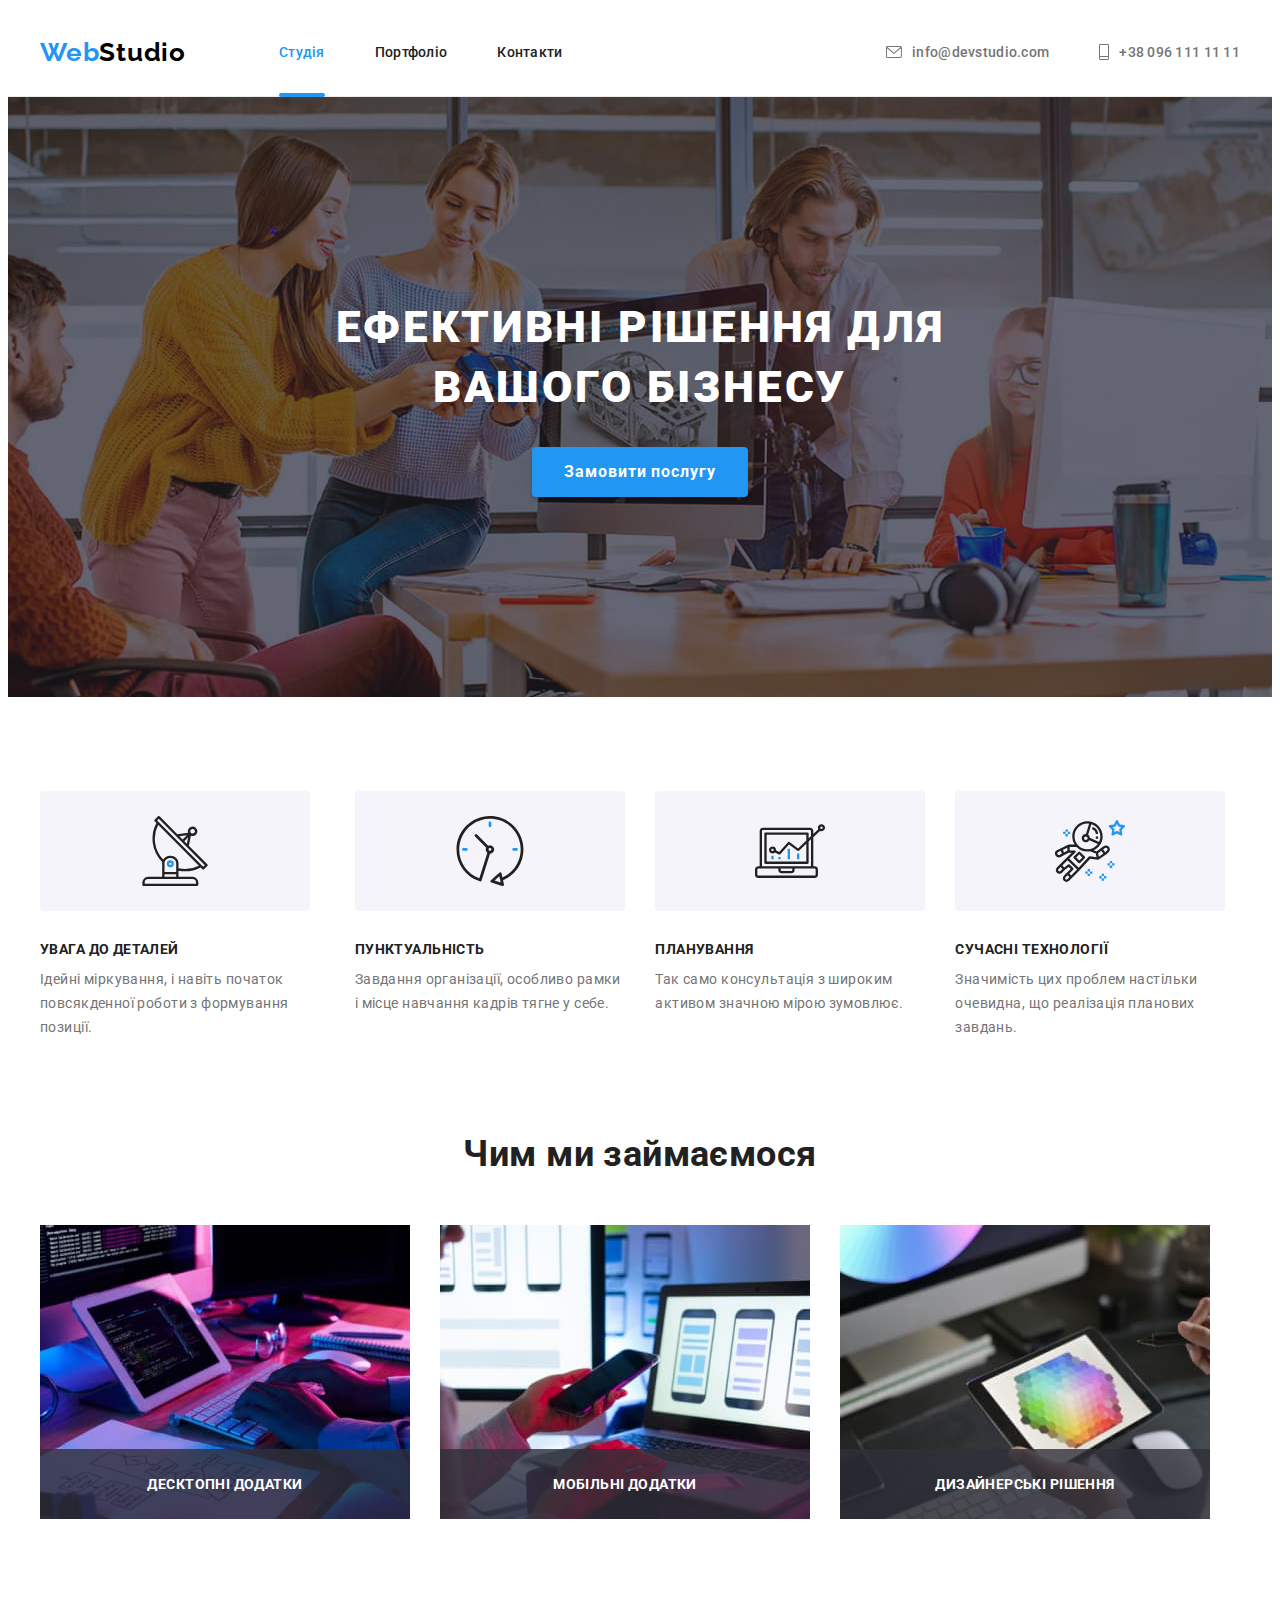
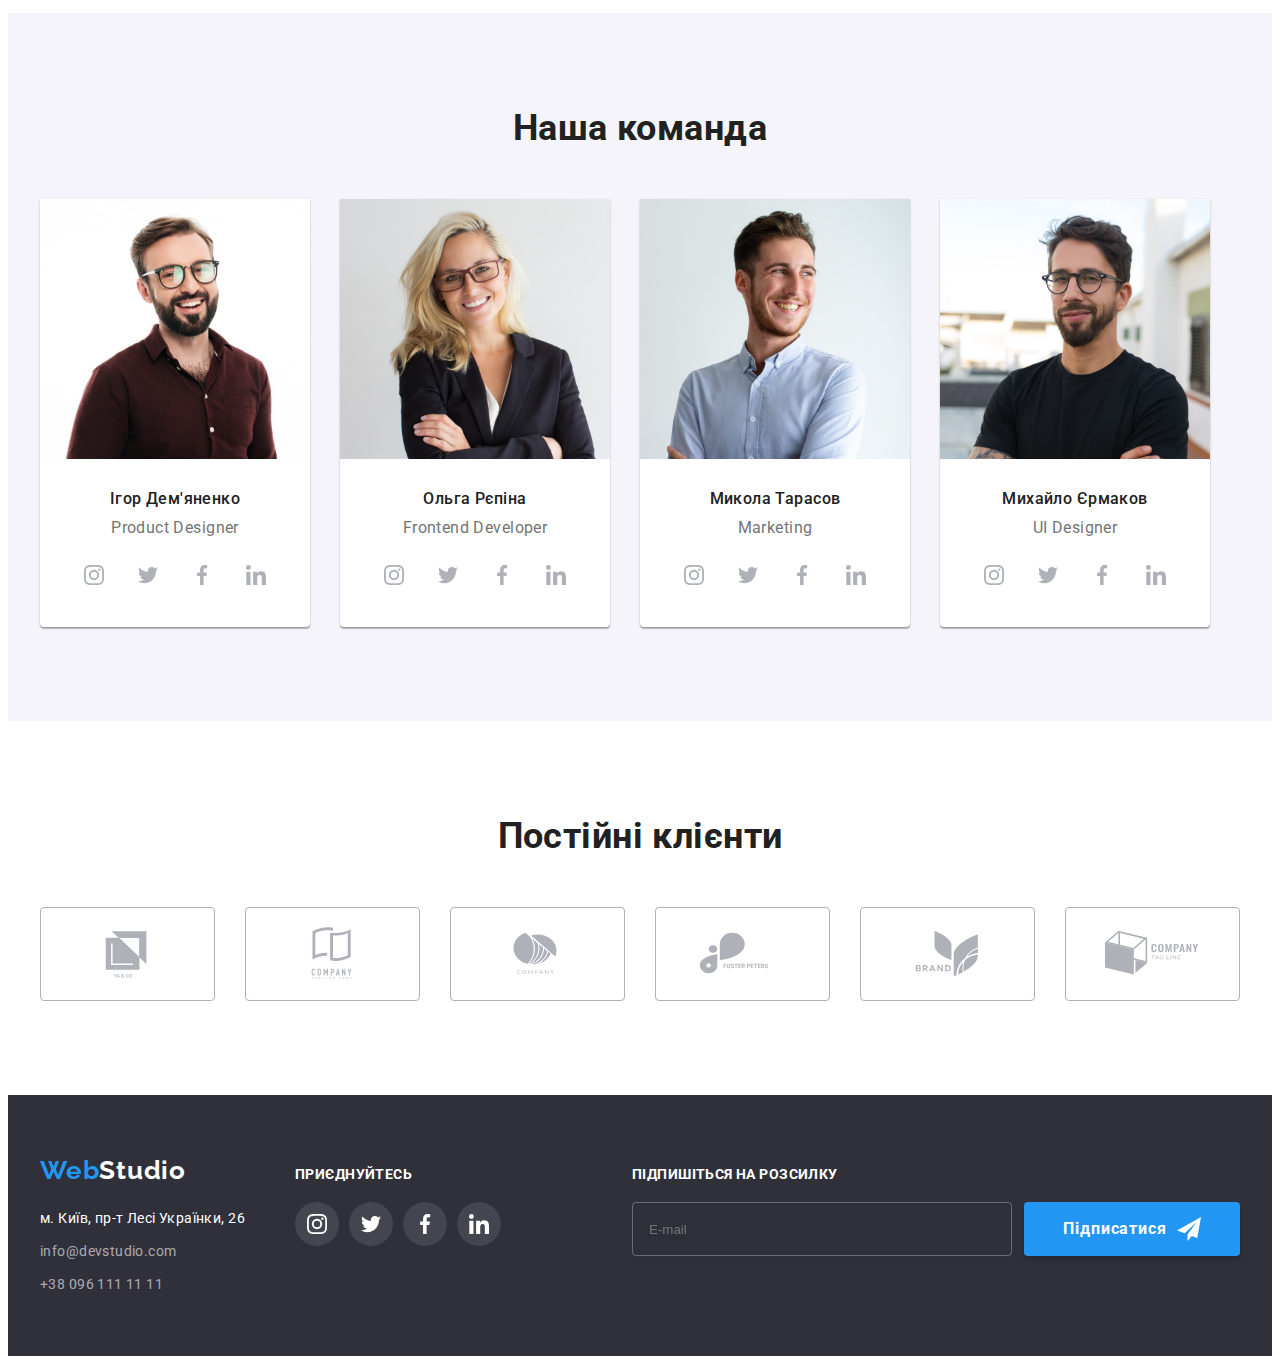
==== index.html @ b7d1b955 "first commit" ====
<!DOCTYPE html>
<html lang="uk">
  <head>
    <meta charset="UTF-8" />
    <meta http-equiv="X-UA-Compatible" content="IE=edge" />
    <meta name="viewport" content="width=device-width, initial-scale=1.0" />
    <title>WebStudio</title>
    <link rel="preconnect" href="https://fonts.googleapis.com" />
    <link rel="preconnect" href="https://fonts.gstatic.com" crossorigin />
    <link
      href="https://fonts.googleapis.com/css2?family=Raleway:wght@700&family=Roboto:wght@400;500;700;900&display=swap"
      rel="stylesheet"
    />
    <link
      rel="stylesheet"
      href="https://cdnjs.cloudflare.com/ajax/libs/modern-normalize/1.1.0/modern-normalize.min.css"
      integrity="sha512-wpPYUAdjBVSE4KJnH1VR1HeZfpl1ub8YT/NKx4PuQ5NmX2tKuGu6U/JRp5y+Y8XG2tV+wKQpNHVUX03MfMFn9Q=="
      crossorigin="anonymous"
      referrerpolicy="no-referrer"
    />
    <link rel="stylesheet" href="./css/styles.css" />
  </head>
  <body class="page">
    <header class="page-header">
      <div class="container container-header">
        <a lang="en" href="/index.html" class="logo-first-part"
          >Web<span class="logo-second-part">Studio</span></a
        >
        <nav class="header-nav">
          <ul class="site-nav list">
            <li class="nav-item"><a href="" class="link current">Студія</a></li>
            <li class="nav-item"><a href="./portfolio.html" class="link">Портфоліо</a></li>
            <li class="nav-item"><a href="" class="link">Контакти</a></li>
          </ul>
        </nav>
        <div class="container-nav">
          <ul class="contacts-nav list">
            <li class="contact-link">
              <a class="header-link link" href="mailto:info@devstudio.com">
                <svg class="header-icons" width="16" height="12">
                  <use href="./images/icons.svg#icon-mail"></use>
                </svg>
                info@devstudio.com
              </a>
            </li>
            <li class="contact-link">
              <a class="header-link link" href="tel:+380961111111">
                <svg class="header-icons" width="10" height="16">
                  <use href="./images/icons.svg#icon-phone"></use>
                </svg>
                +38 096 111 11 11
              </a>
            </li>
          </ul>
        </div>
      </div>
    </header>
    <main>
      <!-- Hero section -->
      <section class="hero-section">
        <div class="container hero-container">
          <h1 class="hero-title">Ефективні рішення для вашого бізнесу</h1>
          <button class="hero-button" type="button" data-modal-open>Замовити послугу</button>
        </div>
      </section>
      <!-- features-section -->
      <section class="section features-section">
        <div class="container features-container">
          <h2 class="visually-hidden">Особливості роботи WebStudio</h2>
          <ul class="features-list list">
            <li class="features-item">
              <div class="features-container-icons">
                <svg class="features-icons" width="70" height="70">
                  <use href="./images/icons.svg#icon-antenna"></use>
                </svg>
              </div>
              <h3 class="feature-title">Увага до деталей</h3>
              <p class="features-text">
                Ідейні міркування, і навіть початок повсякденної роботи з формування позиції.
              </p>
            </li>
            <li class="features-item">
              <div class="features-container-icons">
                <svg class="features-icons" width="70" height="70">
                  <use href="./images/icons.svg#icon-clock"></use>
                </svg>
              </div>
              <h3 class="feature-title">Пунктуальність</h3>
              <p class="features-text">
                Завдання організації, особливо рамки і місце навчання кадрів тягне у себе.
              </p>
            </li>
            <li class="features-item">
              <div class="features-container-icons">
                <svg class="features-icons" width="70" height="70">
                  <use href="./images/icons.svg#icon-diagram"></use>
                </svg>
              </div>
              <h3 class="feature-title">Планування</h3>
              <p class="features-text">
                Так само консультація з широким активом значною мірою зумовлює.
              </p>
            </li>
            <li class="features-item">
              <div class="features-container-icons">
                <svg class="features-icons" width="70" height="70">
                  <use href="./images/icons.svg#icon-astronaut"></use>
                </svg>
              </div>
              <h3 class="feature-title">Сучасні Технології</h3>
              <p class="features-text">
                Значимість цих проблем настільки очевидна, що реалізація планових завдань.
              </p>
            </li>
          </ul>
        </div>
      </section>
      <!-- about-section -->
      <section class="about-section">
        <div class="container about-container">
          <h2 class="about-title">Чим ми займаємося</h2>
          <ul class="about-list list">
            <li>
              <div class="thumb">
                <img
                  src="./images/img.jpg"
                  alt="людина набирає код на клавіатурі, працює з планшетом і компьютером"
                  width="370"
                  height="294"
                />
                <p class="label">Десктопні додатки</p>
              </div>
            </li>
            <li>
              <div class="thumb">
                <img
                  src="./images/img(1).jpg"
                  alt="людина тестує мобільну версію, тримає телефон на фоні ноутбука"
                  width="370"
                  height="294"
                />
                <p class="label">Мобільні додатки</p>
              </div>
            </li>
            <li>
              <div class="thumb">
                <img
                  src="./images/img(2).jpg"
                  alt="людина працює з графічним планшетом"
                  width="370"
                  height="294"
                />
                <p class="label">Дизайнерські рішення</p>
              </div>
            </li>
          </ul>
        </div>
      </section>
      <!-- Team-section -->
      <section class="section team-section">
        <div class="container team-container">
          <h2 class="team-title">Наша команда</h2>
          <ul class="team-list list">
            <li class="team-card">
              <img
                src="./images/man-in-brown-shirt.jpg"
                alt="Чоловік у коричневій сорочці, в окулярах з світлили дужками"
                width="270"
                height="260"
              />
              <div class="employee-container">
                <h3 class="employee">Ігор Дем'яненко</h3>
                <p class="position" lang="en">Product Designer</p>
                <ul class="socials list">
                  <li class="socials-item">
                    <a
                      class="socials-link link"
                      href="https://instagram.com"
                      target="_blank"
                      rel="noopener noreferrer"
                      aria-label="Instagram"
                    >
                      <svg class="socials-icon" width="20" height="20">
                        <use href="./images/icons.svg#icon-instagram"></use>
                      </svg>
                    </a>
                  </li>
                  <li class="socials-item">
                    <a
                      class="socials-link link"
                      href="https://twitter.com"
                      aria-label="Twitter"
                      target="_blank"
                      rel="noopener noreferrer"
                    >
                      <svg class="socials-icon" width="20" height="20">
                        <use href="./images/icons.svg#icon-twitter"></use>
                      </svg>
                    </a>
                  </li>
                  <li class="socials-item">
                    <a
                      class="socials-link link"
                      href="https://facebook.com"
                      aria-label="Facebook"
                      target="_blank"
                      rel="noopener noreferrer"
                    >
                      <svg class="socials-icon" width="20" height="20">
                        <use href="./images/icons.svg#icon-facebook"></use>
                      </svg>
                    </a>
                  </li>
                  <li class="socials-item">
                    <a
                      class="socials-link link"
                      href="https://linkedin.com"
                      aria-label="LinkedIn"
                      target="_blank"
                      rel="noopener noreferrer"
                    >
                      <svg class="socials-icon" width="20" height="20">
                        <use href="./images/icons.svg#icon-linkedin"></use>
                      </svg>
                    </a>
                  </li>
                </ul>
              </div>
            </li>
            <li class="team-card">
              <img
                src="./images/woman-in-black-jacket.jpg"
                alt="Жінка в чорному піджаку"
                width="270"
                height="260"
              />
              <div class="employee-container">
                <h3 class="employee">Ольга Рєпіна</h3>
                <p class="position" lang="en">Frontend Developer</p>
                <ul class="socials list">
                  <li class="socials-item">
                    <a
                      class="socials-link link"
                      href="https://instagram.com"
                      target="_blank"
                      rel="noopener noreferrer"
                      aria-label="Instagram"
                    >
                      <svg class="socials-icon" width="20" height="20">
                        <use href="./images/icons.svg#icon-instagram"></use>
                      </svg>
                    </a>
                  </li>
                  <li class="socials-item">
                    <a
                      class="socials-link link"
                      href="https://twitter.com"
                      aria-label="Twitter"
                      target="_blank"
                      rel="noopener noreferrer"
                    >
                      <svg class="socials-icon" width="20" height="20">
                        <use href="./images/icons.svg#icon-twitter"></use>
                      </svg>
                    </a>
                  </li>
                  <li class="socials-item">
                    <a
                      class="socials-link link"
                      href="https://facebook.com"
                      aria-label="Facebook"
                      target="_blank"
                      rel="noopener noreferrer"
                    >
                      <svg class="socials-icon" width="20" height="20">
                        <use href="./images/icons.svg#icon-facebook"></use>
                      </svg>
                    </a>
                  </li>
                  <li class="socials-item">
                    <a
                      class="socials-link link"
                      href="https://linkedin.com"
                      aria-label="LinkedIn"
                      target="_blank"
                      rel="noopener noreferrer"
                    >
                      <svg class="socials-icon" width="20" height="20">
                        <use href="./images/icons.svg#icon-linkedin"></use>
                      </svg>
                    </a>
                  </li>
                </ul>
              </div>
            </li>
            <li class="team-card">
              <img
                src="./images/man-in-white-shirt.jpg"
                alt="Чоловік в білій сорочці"
                width="270"
                height="260"
              />
              <div class="employee-container">
                <h3 class="employee">Микола Тарасов</h3>
                <p class="position" lang="en">Marketing</p>
                <ul class="socials list">
                  <li class="socials-item">
                    <a
                      class="socials-link link"
                      href="https://instagram.com"
                      target="_blank"
                      rel="noopener noreferrer"
                      aria-label="Instagram"
                    >
                      <svg class="socials-icon" width="20" height="20">
                        <use href="./images/icons.svg#icon-instagram"></use>
                      </svg>
                    </a>
                  </li>
                  <li class="socials-item">
                    <a
                      class="socials-link link"
                      href="https://twitter.com"
                      aria-label="Twitter"
                      target="_blank"
                      rel="noopener noreferrer"
                    >
                      <svg class="socials-icon" width="20" height="20">
                        <use href="./images/icons.svg#icon-twitter"></use>
                      </svg>
                    </a>
                  </li>
                  <li class="socials-item">
                    <a
                      class="socials-link link"
                      href="https://facebook.com"
                      aria-label="Facebook"
                      target="_blank"
                      rel="noopener noreferrer"
                    >
                      <svg class="socials-icon" width="20" height="20">
                        <use href="./images/icons.svg#icon-facebook"></use>
                      </svg>
                    </a>
                  </li>
                  <li class="socials-item">
                    <a
                      class="socials-link link"
                      href="https://linkedin.com"
                      aria-label="LinkedIn"
                      target="_blank"
                      rel="noopener noreferrer"
                    >
                      <svg class="socials-icon" width="20" height="20">
                        <use href="./images/icons.svg#icon-linkedin"></use>
                      </svg>
                    </a>
                  </li>
                </ul>
              </div>
            </li>
            <li class="team-card">
              <img
                src="./images/man-in-black-t-shirt.jpg"
                alt="Чоловік в чорній футболці, в окулярах"
                width="270"
                height="260"
              />
              <div class="employee-container">
                <h3 class="employee">Михайло Єрмаков</h3>
                <p class="position" lang="en">UI Designer</p>
                <ul class="socials list">
                  <li class="socials-item">
                    <a
                      class="socials-link link"
                      href="https://instagram.com"
                      target="_blank"
                      rel="noopener noreferrer"
                      aria-label="Instagram"
                    >
                      <svg class="socials-icon" width="20" height="20">
                        <use href="./images/icons.svg#icon-instagram"></use>
                      </svg>
                    </a>
                  </li>
                  <li class="socials-item">
                    <a
                      class="socials-link link"
                      href="https://twitter.com"
                      aria-label="Twitter"
                      target="_blank"
                      rel="noopener noreferrer"
                    >
                      <svg class="socials-icon" width="20" height="20">
                        <use href="./images/icons.svg#icon-twitter"></use>
                      </svg>
                    </a>
                  </li>
                  <li class="socials-item">
                    <a
                      class="socials-link link"
                      href="https://facebook.com"
                      aria-label="Facebook"
                      target="_blank"
                      rel="noopener noreferrer"
                    >
                      <svg class="socials-icon" width="20" height="20">
                        <use href="./images/icons.svg#icon-facebook"></use>
                      </svg>
                    </a>
                  </li>
                  <li class="socials-item">
                    <a
                      class="socials-link link"
                      href="https://linkedin.com"
                      aria-label="LinkedIn"
                      target="_blank"
                      rel="noopener noreferrer"
                    >
                      <svg class="socials-icon" width="20" height="20">
                        <use href="./images/icons.svg#icon-linkedin"></use>
                      </svg>
                    </a>
                  </li>
                </ul>
              </div>
            </li>
          </ul>
        </div>
      </section>
      <!-- clients-company -->
      <section class="section">
        <div class="container clients-container">
          <h2 class="clients-title">Постійні клієнти</h2>
          <ul class="clients-list list">
            <li class="clients-item">
              <a class="clients-link link" href="">
                <svg class="clients-icon" width="106" height="60">
                  <use href="./images/icons.svg#icon-Logo-company-1"></use>
                </svg>
              </a>
            </li>
            <li class="clients-item">
              <a class="clients-link link" href="">
                <svg class="clients-icon" width="106" height="60">
                  <use href="./images/icons.svg#icon-Logo-company-2"></use>
                </svg>
              </a>
            </li>
            <li class="clients-item">
              <a class="clients-link link" href="">
                <svg class="clients-icon" width="106" height="60">
                  <use href="./images/icons.svg#icon-Logo-company-3"></use>
                </svg>
              </a>
            </li>
            <li class="clients-item">
              <a class="clients-link link" href="">
                <svg class="clients-icon" width="106" height="60">
                  <use href="./images/icons.svg#icon-Logo-company-4"></use>
                </svg>
              </a>
            </li>
            <li class="clients-item">
              <a class="clients-link link" href="">
                <svg class="clients-icon" width="106" height="60">
                  <use href="./images/icons.svg#icon-Logo-company-5"></use>
                </svg>
              </a>
            </li>
            <li class="clients-item">
              <a class="clients-link link" href="">
                <svg class="clients-icon" width="106" height="60">
                  <use href="./images/icons.svg#icon-Logo-company-6"></use>
                </svg>
              </a>
            </li>
          </ul>
        </div>
      </section>
    </main>
    <footer class="footer-section">
      <div class="container footer-container">
        <div class="footer-address">
          <a href="/index.html" class="footer-logo logo-first-part"
            >Web<span class="footer-logo logo-second-alt-part">Studio</span></a
          >
          <address class="address-container">
            <ul class="address-list list">
              <li class="contact-list">
                <a
                  class="address-item link"
                  href="https://goo.gl/maps/CPtrU1FHBa2aNyZL9"
                  target="_blank"
                  rel="noopener noreferrer"
                  >м. Київ, пр-т Лесі Українки, 26</a
                >
              </li>
              <li class="contact-list">
                <a class="address-link link" href="mailto:info@devstudio.com">info@devstudio.com</a>
              </li>
              <li class="contact-list">
                <a class="address-link link" href="tel:+380961111111">+38 096 111 11 11</a>
              </li>
            </ul>
          </address>
        </div>
        <div class="footer-socials-container">
          <p class="footer-socials-title">приєднуйтесь</p>
          <ul class="footer-socials list">
            <li class="footer-socials-item">
              <a
                class="footer-socials-link link"
                href="https://instagram.com"
                target="_blank"
                rel="noopener noreferrer"
                aria-label="Instagram"
              >
                <svg class="footer-socials-icon" width="20" height="20">
                  <use href="./images/icons.svg#icon-instagram"></use>
                </svg>
              </a>
            </li>
            <li class="footer-socials-item">
              <a
                class="footer-socials-link link"
                href="https://twitter.com"
                aria-label="Twitter"
                target="_blank"
                rel="noopener noreferrer"
              >
                <svg class="footer-socials-icon" width="20" height="20">
                  <use href="./images/icons.svg#icon-twitter"></use>
                </svg>
              </a>
            </li>
            <li class="footer-socials-item">
              <a
                class="footer-socials-link link"
                href="https://facebook.com"
                aria-label="Facebook"
                target="_blank"
                rel="noopener noreferrer"
              >
                <svg class="footer-socials-icon" width="20" height="20">
                  <use href="./images/icons.svg#icon-facebook"></use>
                </svg>
              </a>
            </li>
            <li class="footer-socials-item">
              <a
                class="footer-socials-link link"
                href="https://linkedin.com"
                aria-label="LinkedIn"
                target="_blank"
                rel="noopener noreferrer"
              >
                <svg class="footer-socials-icon" width="20" height="20">
                  <use href="./images/icons.svg#icon-linkedin"></use>
                </svg>
              </a>
            </li>
          </ul>
        </div>
        <div class="footer-form-container">
          <p class="footer-form-title">Підпишіться на розсилку</p>
          <form name="footer-mailing-list">
            <div class="footer-mailing-container">
              <label>
                <input
                  class="footer-form-input"
                  type="email"
                  name="mailing-list"
                  placeholder="E-mail"
                  required
                />
              </label>
              <button class="footer-button" type="submit"
                >Підписатися
                <svg class="footer-form-icon" width="24" height="24">
                  <use href="./images/icons.svg#icon-telegram"></use>
                </svg>
              </button>
            </div>
          </form>
        </div>
      </div>
    </footer>
    <!-- modal window -->
    <div class="backdrop is-hidden" data-modal>
      <div class="modal">
        <button class="modal-button-close" type="button" data-modal-close>
          <svg class="" width="18" height="18">
            <use href="./images/icons.svg#icon-close-black"></use>
          </svg>
        </button>
        <strong class="feedback-form-title">Залиште свої дані, ми вам передзвонимо</strong>
        <form name="feedback-form">
          <div class="feedback-form-group" role="group">
            <label class="feedback-form-field">
              <span class="feedback-form-label">Ім'я</span>
              <input class="feedback-form-input" type="text" name="User-name" required />
              <svg class="feedback-form-icon" width="18" height="18">
                <use href="./images/icons.svg#icon-modal-user"></use>
              </svg>
            </label>
            <label class="feedback-form-field">
              <span class="feedback-form-label">Телефон</span>
              <input class="feedback-form-input" type="tel" name="User-phone" required />
              <svg class="feedback-form-icon" width="18" height="18">
                <use href="./images/icons.svg#icon-modal-phone"></use>
              </svg>
            </label>
            <label class="feedback-form-field">
              <span class="feedback-form-label">Пошта</span>
              <input class="feedback-form-input" type="email" name="User-mail" required />
              <svg class="feedback-form-icon" width="18" height="18">
                <use href="./images/icons.svg#icon-modal-mail"></use>
              </svg>
            </label>
            <label class="feedback-form-field">
              <span class="feedback-form-label">Коментар</span>
              <textarea
                class="feedback-user-comment"
                name="User-comment"
                rows="10"
                placeholder="Введіть текст"
              ></textarea>
            </label>
          </div>
          <label class="feedback-form-agreement">
            <input class="feedback-form-checkbox visually-hidden" type="checkbox" name="" />
            <svg class="feedback-checkbox-icon" width="16" height="15">
              <use class="icon-checked" href="./images/icons.svg#icon-modal-checked"></use>
              <use class="icon-unchecked" href="./images/icons.svg#icon-modal-unchecked"></use>
            </svg>
            <span class="feedback-form-description"
              >Погоджуюся з розсилкою та приймаю
              <a class="feedback-form-link" href="" target="_blank">Умови договору</a>
            </span>
          </label>
          <button class="modal-button" type="submit">Відправити</button>
        </form>
      </div>
    </div>
    <script src="./js/modal.js"></script>
  </body>
</html>
---- css/styles.css ----
:root {
  /* Fonts */
  --main-font: 'Roboto', sans-serif;
  --secondary-font: 'Raleway', sans-serif;

  /* Text colors */
  --main-txt-cl: #212121;
  --second-txt-cl: #757575;
  --light-txt-cl: #ffffff;
  --accent-txt-cl: #2196f3;
  --logo-first-txt-cl: #2196f3;
  --logo-second-txt-cl: #000000;
  --logo-second-alt-txt-cl: #ffffff;
  --light-txt-cl-60: rgba(255, 255, 255, 0.6);
  
  /* Background colors */
  --accent-bg-cl: #f5f5f5;
  --main-bg-cl: #ffffff;
  --second-bg-cl: #2f303a;
  --btn-filter-bg-cl: #f5f4fa;
  --btn-filter-act-cl: #2196f3;
  --btn-hero-cl: #2196f3;
  --bnt-act-cl: #188ce8;
  --team-bg-cl: #f5f4fa;
  --footer-icon-bg-cl: rgba(255, 255, 255, 0.1);

  /* Others */
  --icon-clients: #AFB1B8;
  --footer-icon-clients: #FFFFFF;
  --anim-slow: 250ms cubic-bezier(0.4, 0, 0.2, 1);
}

.page {
  font-family: var(--main-font);
  font-weight: 400;
  font-size: 14px;
  line-height: calc(24 / 14);
  letter-spacing: 0.03em;
  color: var(--main-txt-cl);
  background-color: var(--main-bg-cl);
}

/* Reset style */

h1,
h2,
h3,
h4,
h5,
h6,
p,
ul {
  margin: 0;
}

img {
  display: block;
}

.link {
  text-decoration: none;
  color: currentColor;
}

.list {
  list-style: none;
  margin: 0;
  padding: 0;
}

.section {
  padding-top: 94px;
  padding-bottom: 94px;
}

.about-section {
  padding-bottom: 94px;
}

.container {
  width: 1200px;
  padding-left: 15px;
  padding-right: 15px;
  margin-left: auto;
  margin-right: auto;
  /* outline: 2px solid red;
  outline-offset: -2px; */
}

/* Header */

.logo-first-part {
  color: var(--logo-first-txt-cl);
  font-family: var(--secondary-font);
  font-style: normal;
  font-weight: 700;
  font-size: 26px;
  line-height: calc(31 / 26);
  letter-spacing: 0.03em;
  text-decoration: none;
}

.logo-second-part {
  color: var(--logo-second-txt-cl);
  font-family: var(--secondary-font);
  font-style: normal;
  font-weight: 700;
  font-size: 26px;
  line-height: calc(31 / 26);
  letter-spacing: 0.03em;
  text-decoration: none;
}

.container-header {
  display: flex;
  align-items: center;
}

.header-nav {
  margin-left: 93px;
  margin-right: auto;
}

.site-nav {
  padding-top: 32px;
  padding-bottom: 32px;
  display: flex;
  gap: 50px;
  align-items: center;
}

.nav-item {
  position: relative;
}

.current::after {
  content: "";
  position: absolute;
  display: block;
  width: 100%;
  height: 4px;
  margin-top: 29px;
  border-radius: 4px;
  background: var(--accent-txt-cl);

}

.site-nav .link.current {
  color: var(--accent-txt-cl);
}

.contacts-nav {
  padding-top: 32px;
  padding-bottom: 32px;
  display: flex;
  align-items: center;
}

.contacts-nav .link {
  color: var(--second-txt-cl);
}

.header-link {
  display: flex;
  justify-content: center;
  align-items: center;
}

.header-icons {
  fill: currentColor;
  margin-right: 10px;
}

.contact-link:not(:last-child) {
  margin-right: 50px;
}

.page-header {
  border-bottom: 1px solid #ececec;
  background-color: var(--main-bg-cl);
}

.page-header .link {
  font-weight: 500;
  font-size: 14px;
  line-height: calc(16 / 14);
  letter-spacing: 0.02em;
  transition: color var(--anim-slow);
}

.page-header .link:hover,
.page-header .link:focus {
  color: var(--accent-txt-cl);
}



/* Hero */

.hero-section {
  max-width: 1600px;
  margin-left: auto;
  margin-right: auto;
  padding-top: 200px;
  padding-bottom: 200px;
  background-image: linear-gradient(to right, rgba(47, 48, 58, 0.4), rgba(47, 48, 58, 0.4)), url(../images/hero-background.jpg);
  background-color: var(--second-bg-cl);
  background-position: center;
  background-repeat: no-repeat;
  background-size: cover;
}

.hero-title {
  width: 696px;
  margin-right: auto;
  margin-left: auto;
  margin-bottom: 30px;
  font-weight: 900;
  font-size: 44px;
  line-height: calc(60 / 44);
  text-align: center;
  letter-spacing: 0.06em;
  text-transform: uppercase;
  color: var(--light-txt-cl);
}

.hero-button {
  margin-left: auto;
  margin-right: auto;
  display: block;
  width: 216px;
  min-height: 50px;
  padding: 6px 28px;
  border-radius: 4px;
  border: none;
  box-shadow: 0px 4px 4px rgba(0, 0, 0, 0.15);
  font-family: inherit;
  font-weight: 700;
  font-size: 16px;
  line-height: calc(30 / 16);
  letter-spacing: 0.06em;
  color: var(--light-txt-cl);
  background-color: var(--btn-hero-cl);
  cursor: pointer;
  transition: background-color var(--anim-slow);
}

.hero-button:hover,
.hero-button:focus {
  background-color: var(--bnt-act-cl);
}

.hero-button:active {
  background-color: var(--bnt-act-cl);
}

/* features */

.visually-hidden {
  position: absolute;
  width: 1px;
  height: 1px;
  margin: -1px;
  border: 0;
  padding: 0;
  white-space: nowrap;
  clip-path: inset(100%);
  clip: rect(0 0 0 0);
  overflow: hidden;
}

.features-list {
  display: flex;
  gap: 30px;
}

.features-item {
  flex-basis: calc((100% - 90) /4);
}

.features-container-icons {
  display: flex;
  justify-content: center;
  align-items: center;
  width: 270px;
  height: 120px;
  background-color: var(--team-bg-cl);
  margin-bottom: 30px;
  border-radius: 4px;
  border: none;
}

.feature-title {
  margin-bottom: 10px;
  font-weight: 700;
  font-size: 14px;
  line-height: calc(16 / 14);
  text-transform: uppercase;
}

.features-text {
  color: var(--second-txt-cl);
}

/* about */

.about-title {
  margin-right: auto;
  margin-left: auto;
  margin-bottom: 50px;
  font-weight: 700;
  font-size: 36px;
  line-height: calc(42 / 36);
  text-align: center;
}

.about-list {
  display: flex;
  gap: 30px;
}

.thumb {
  display: block;
  position: relative;
}

.label {
  position: absolute;
  display: flex;
  align-items: center;
  justify-content: center;
  height: 70px;
  right: 0;
  bottom: 0;
  left: 0;
  font-weight: 700;
  font-size: 14px;
  line-height: calc(16 / 14);
  text-transform: uppercase;
  color: var(--light-txt-cl);
  background-color: rgba(47, 48, 58, 0.8);
}

/* team-section */

.team-list {
  display: flex;
  gap: 30px;
}

.team-title {
  margin-bottom: 50px;
  font-weight: 700;
  font-size: 36px;
  line-height: calc(42 / 36);
  text-align: center;
}

.team-section {
  background-color: var(--team-bg-cl);
}

.team-card {
  background-color: var(--main-bg-cl);
}

.socials {
  display: flex;
  gap: 10px;
  justify-content: center;
}

.team-card {
  box-shadow: 0px 1px 3px rgba(0, 0, 0, 0.12), 0px 1px 1px rgba(0, 0, 0, 0.14), 0px 2px 1px rgba(0, 0, 0, 0.2);
  border-radius: 0px 0px 4px 4px;
  border: none;
}

.socials-link {
  display: flex;
  align-items: center;
  justify-content: center;
  width: 44px;
  height: 44px;
  background-color: var(--main-bg-cl);
  border-radius: 50%;
  transition: background-color var(--anim-slow);
}

.socials-link:hover,
.socials-link:focus {
  background-color: var(--accent-txt-cl);
}

.socials-icon {
  fill: var(--icon-clients);
  transition: fill var(--anim-slow);
}

.socials-link:hover .socials-icon,
.socials-link:focus .socials-icon {
  fill: var(--light-txt-cl);
}

.employee {
  margin-bottom: 10px;
  font-weight: 500;
  font-size: 16px;
  line-height: calc(19 / 16);
  text-align: center;
}

.employee-container {
  padding-top: 30px;
  padding-bottom: 30px;
  border-radius: 0px 0px 4px 4px;
}

.position {
  margin-bottom: 16px;
  font-weight: 400;
  font-size: 16px;
  line-height: calc(19 / 16);
  text-align: center;
  color: var(--second-txt-cl);
}

/* clients */

.clients-title {
  margin-bottom: 50px;
  font-weight: 700;
  font-size: 36px;
  line-height: calc(42 / 36);
  text-align: center;
}

.clients-list {
  display: flex;
  gap: 30px;
}

.clients-item {
  flex-basis: calc((100% - 150px) / 6);
}

.clients-link {
  display: flex;
  align-items: center;
  justify-content: center;
  height: 92px;
  border: 1px solid #AFB1B8;
  border-radius: 4px;
  fill: var(--icon-clients);
  transition: border-color var(--anim-slow), fill var(--anim-slow);
}

.clients-link:hover,
.clients-link:focus {
  fill: var(--accent-txt-cl);
  border: 1px solid #2196F3;
}

/* footer */

.footer-section {
    padding-top: 60px;
    padding-bottom: 60px;
}

.footer-container {
  display: flex;
  align-items: baseline;
}

.footer-address {
  margin-right: 50px;
}

.address-container {
  margin-top: 20px;
}

.footer-section {
  background-color: var(--second-bg-cl);
}

.contact-list:not(:last-child) {
  margin-bottom: 9px;
}

.address-item {
  font-style: normal;
  color: var(--light-txt-cl);
  transition: color var(--anim-slow);
}

.logo-second-alt-part {
  color: var(--logo-second-alt-txt-cl);
  font-family: var(--secondary-font);
  font-style: normal;
  font-weight: 700;
  font-size: 26px;
  line-height: calc(31 / 26);
  letter-spacing: 0.03em;
  text-decoration: none;
}

.address-link {
  font-style: normal;
  color: var(--light-txt-cl-60);
  transition: color var(--anim-slow);
}

.footer-section .link:hover,
.footer-section .link:focus {
  color: var(--accent-txt-cl);
}

.footer-socials-title {
  font-weight: 700;
  font-size: 14px;
  line-height: calc(16 / 14);
  color: var(--light-txt-cl);
  text-transform: uppercase;
  margin-bottom: 20px;
}

.footer-socials {
  display: flex;
  gap: 10px;
  justify-content: center;
}

.footer-socials-link {
  display: flex;
  align-items: center;
  justify-content: center;
  width: 44px;
  height: 44px;
  background-color: var(--footer-icon-bg-cl);
  border-radius: 50%;
  transition: background-color var(--anim-slow);
}

.footer-socials-link:hover,
.footer-socials-link:focus {
  background-color: var(--accent-txt-cl);
}

.footer-socials-icon {
  fill: var(--footer-icon-clients);
}

.footer-socials-link:hover .socials-icon,
.footer-socials-link:focus .socials-icon {
  background-color: var(--accent-txt-cl);
  fill: var(--light-txt-cl);
}

.footer-form-container {
  margin-left: auto;
}

.footer-mailing-container {
  display: flex;
  gap: 12px;
}

.footer-form-title {
  font-weight: 700;
  font-size: 14px;
  line-height: calc(16 / 14);
  color: var(--light-txt-cl);
  text-transform: uppercase;
  margin-bottom: 20px;
}

.footer-form-input {
  width: 360px;
  height: 50px;
  padding-left: 16px;
  border: 1px solid rgba(255, 255, 255, 0.3);
  filter: drop-shadow(0px 4px 4px rgba(0, 0, 0, 0.15));
  border-radius: 4px;
  background-color: transparent;
  outline: transparent;
  color: rgba(255, 255, 255, 0.6);
}

.footer-button {
  display: flex;
  align-items: center;
  justify-content: center;
  gap: 10px;
  width: 216px;
  min-height: 50px;
  border-radius: 4px;
  border: none;
  box-shadow: 0px 4px 4px rgba(0, 0, 0, 0.15);
  font-family: inherit;
  font-weight: 700;
  font-size: 16px;
  line-height: calc(30 / 16);
  letter-spacing: 0.06em;
  color: var(--light-txt-cl);
  background-color: var(--btn-hero-cl);
  cursor: pointer;
  transition: background-color var(--anim-slow);
}

.footer-button:hover,
.footer-button:focus {
  background-color: var(--bnt-act-cl);
}

.footer-button:active {
  background-color: var(--bnt-act-cl);
}

.footer-form-icon {
  fill: var(--light-txt-cl)
}

/* portfolio */

.portfolio-container {
  padding: 20px 24px;
  border-right: 1px solid #eeeeee;
  border-bottom: 1px solid #eeeeee;
  border-left: 1px solid #eeeeee;
}

.filter-list {
  display: flex;
  gap: 8px;
  margin-bottom: 50px;
  align-items: center;
  justify-content: center;
}

.portfolio-button {
  padding: 6px 22px;
  border-radius: 4px;
  border: none;
  font-family: inherit;
  font-weight: 500;
  font-size: 16px;
  line-height: calc(26 / 16);
  text-align: center;
  color: var(--main-txt-cl);
  background-color: var(--btn-filter-bg-cl);
  cursor: pointer;
  transition: background-color var(--anim-slow), color var(--anim-slow), box-shadow var(--anim-slow);
}

.portfolio-button:hover,
.portfolio-button:focus {
  box-shadow: 0px 3px 1px rgba(0, 0, 0, 0.1), 0px 1px 2px rgba(0, 0, 0, 0.08), 0px 2px 2px rgba(0, 0, 0, 0.12);
  background-color: var(--btn-filter-act-cl);
  color: var(--light-txt-cl);
  border-radius: 4px;
  border: none;
}

.portfolio-button:active {
  color: var(--light-txt-cl);
  background-color: var(--btn-filter-act-cl);
  border-radius: 4px;
  border: none;
}

.project-item {
  flex-basis: calc((100% - 30px * 2) / 3);
  background-color: var(--main-bg-cl);
}

.project-list {
  display: flex;
  flex-wrap: wrap;
  gap: 30px;
}

.project-link {
  display: block;
  transition: box-shadow var(--anim-slow);
}

.project-link:hover,
.project-link:focus {
  box-shadow: 0px 1px 1px rgba(0, 0, 0, 0.12), 0px 4px 4px rgba(0, 0, 0, 0.06), 1px 4px 6px rgba(0, 0, 0, 0.16);
}

.portfolio-thumb {
  position: relative;
  overflow: hidden;
}

.project-item:hover .overlay {
  transform: translateY(0);
}

.overlay {
  position: absolute;
  top: 0;
  left: 0;
  transform: translateY(100%);
  background-color: rgba(33, 150, 243, 0.9);
  width: 100%;
  height: 100%;
  padding-right: 24px;
  padding-left: 24px;
  display: flex;
  align-items: center;
  justify-content: center;
  transition: transform var(--anim-slow);
}

.overlay-description {
  font-size: 18px;
  line-height: calc(28 / 18);
  color: var(--light-txt-cl);
}

.portfolio-title {
  margin-bottom: 4px;
  font-weight: 700;
  font-size: 18px;
  line-height: calc(36 / 18);
  letter-spacing: 0.06em;
}

.description-project {
  font-weight: 400;
  font-size: 16px;
  line-height: calc(30 / 16);
  color: var(--second-txt-cl);
}

/* modal window */

.backdrop {
  position: fixed;
  top: 0;
  left: 0;
  width: 100%;
  height: 100%;
  background-color: rgba(0, 0, 0, 0.2);
  opacity: 1;
  transition: opacity var(--anim-slow);
}

.backdrop.is-hidden {
  opacity: 0;
  pointer-events: none;
  visibility: hidden;
  transition: opacity var(--anim-slow);
}

.modal {
  position: absolute;
  padding: 40px;
  top: 50%;
  left: 50%;
  transform: translate(-50%, -50%);
  width: 530px;
  background-color: #ffffff;
  box-shadow: 0px 1px 3px rgba(0, 0, 0, 0.12), 0px 1px 1px rgba(0, 0, 0, 0.14), 0px 2px 1px rgba(0, 0, 0, 0.2);
  border-radius: 4px;
}

.modal-button-close {
  position: absolute;
  top: 8px;
  right: 8px;
  display: flex;
  align-items: center;
  justify-content: center;
  padding: 0;
  border: 1px solid rgba(0, 0, 0, 0.1);
  width: 30px;
  height: 30px;
  border-radius: 50%;
  cursor: pointer;
  background-color: transparent;
  transition: fill var(--anim-slow);
}

.modal-button-close:hover,
.modal-button-close:focus {
  fill: var(--btn-hero-cl);
}

.feedback-user-comment {
  resize: none;
}

.modal-button {
  margin: 0 auto;
  display: block;
  width: 216px;
  min-height: 50px;
  padding: 6px 28px;
  border-radius: 4px;
  border: none;
  box-shadow: 0px 4px 4px rgba(0, 0, 0, 0.15);
  font-family: inherit;
  font-weight: 700;
  font-size: 16px;
  line-height: calc(30 / 16);
  letter-spacing: 0.06em;
  color: var(--light-txt-cl);
  background-color: var(--btn-hero-cl);
  cursor: pointer;
  transition: background-color var(--anim-slow);
}

.modal-button:hover,
.modal-button:focus {
  background-color: var(--bnt-act-cl);
}

.modal-button:active {
  background-color: var(--bnt-act-cl);
}

.feedback-form-title {
  display: block;
  text-align: center;
  font-weight: 700;
  font-size: 20px;
  line-height: calc(23 / 20);
  color: var(--main-txt-cl);
  margin-bottom: 12px;
}

.feedback-form-group {
  margin-bottom: 20px;
}

.feedback-form-field {
  position: relative;
  display: block;
  margin-bottom: 10px;
}

.feedback-form-label {
  display: block;
  font-size: 12px;
  line-height: calc(14 / 12);
  letter-spacing: 0.01em;
  color: var(--second-txt-cl);
  margin-bottom: 4px;
}

.feedback-form-input {
  width: 100%;
  height: 40px;
  padding-left: 42px;
  padding-right: 42px;
  border: 1px solid rgba(33, 33, 33, 0.2);
  border-radius: 4px;
  outline: transparent;
  transition: border-color var(--anim-slow);
}

.feedback-form-input:focus,
.feedback-form-input:hover {
  border-color: var(--accent-txt-cl);
}

.feedback-form-icon {
  position: absolute;
  top: 30px;
  left: 15px;
  transition: fill var(--anim-slow);
}

.feedback-form-input:focus + .feedback-form-icon {
  fill: var(--accent-txt-cl);
}

.feedback-form-input:hover + .feedback-form-icon {
  fill: var(--accent-txt-cl);
}

.feedback-form-agreement {
  position: relative;
  display: flex;
  align-items: center;
  justify-content: center;
  margin-bottom: 30px;
}

.feedback-user-comment {
  display: block;
  width: 100%;
  height: 120px;
  padding: 12px 16px;
  border: 1px solid rgba(33, 33, 33, 0.2);
  border-radius: 4px;
  outline: transparent;
  transition: border-color var(--anim-slow);
}

.feedback-user-comment:focus,
.feedback-user-comment:hover {
  border-color: var(--accent-txt-cl);
}

.feedback-user-comment::placeholder {
  font-size: 12px;
  line-height: calc(14 / 12);
  letter-spacing: 0.01em;
  color: rgba(117, 117, 117, 0.5);
}

.feedback-form-checkbox:checked + .feedback-checkbox-icon .icon-checked {
  opacity: 1;
}

.icon-checked {
  opacity: 0;
  transition: opacity var(--anim-slow);
}

.feedback-form-checkbox:checked+.feedback-checkbox-icon .icon-unchecked {
  opacity: 0;
}

.icon-unchecked {
  fill: var(--main-txt-cl);
  opacity: 1;
  transition: opacity var(--anim-slow);
}

.feedback-form-description {
  color: var(--second-txt-cl);
  user-select: none;
}

.feedback-form-link {
  font-weight: 400;
  font-size: 14px;
  line-height: calc(24 / 14);
  letter-spacing: 0.03em;
  color: var(--accent-txt-cl);
}

.feedback-checkbox-icon {
  position: absolute;
  top: 5px;
  left: 10px;
}
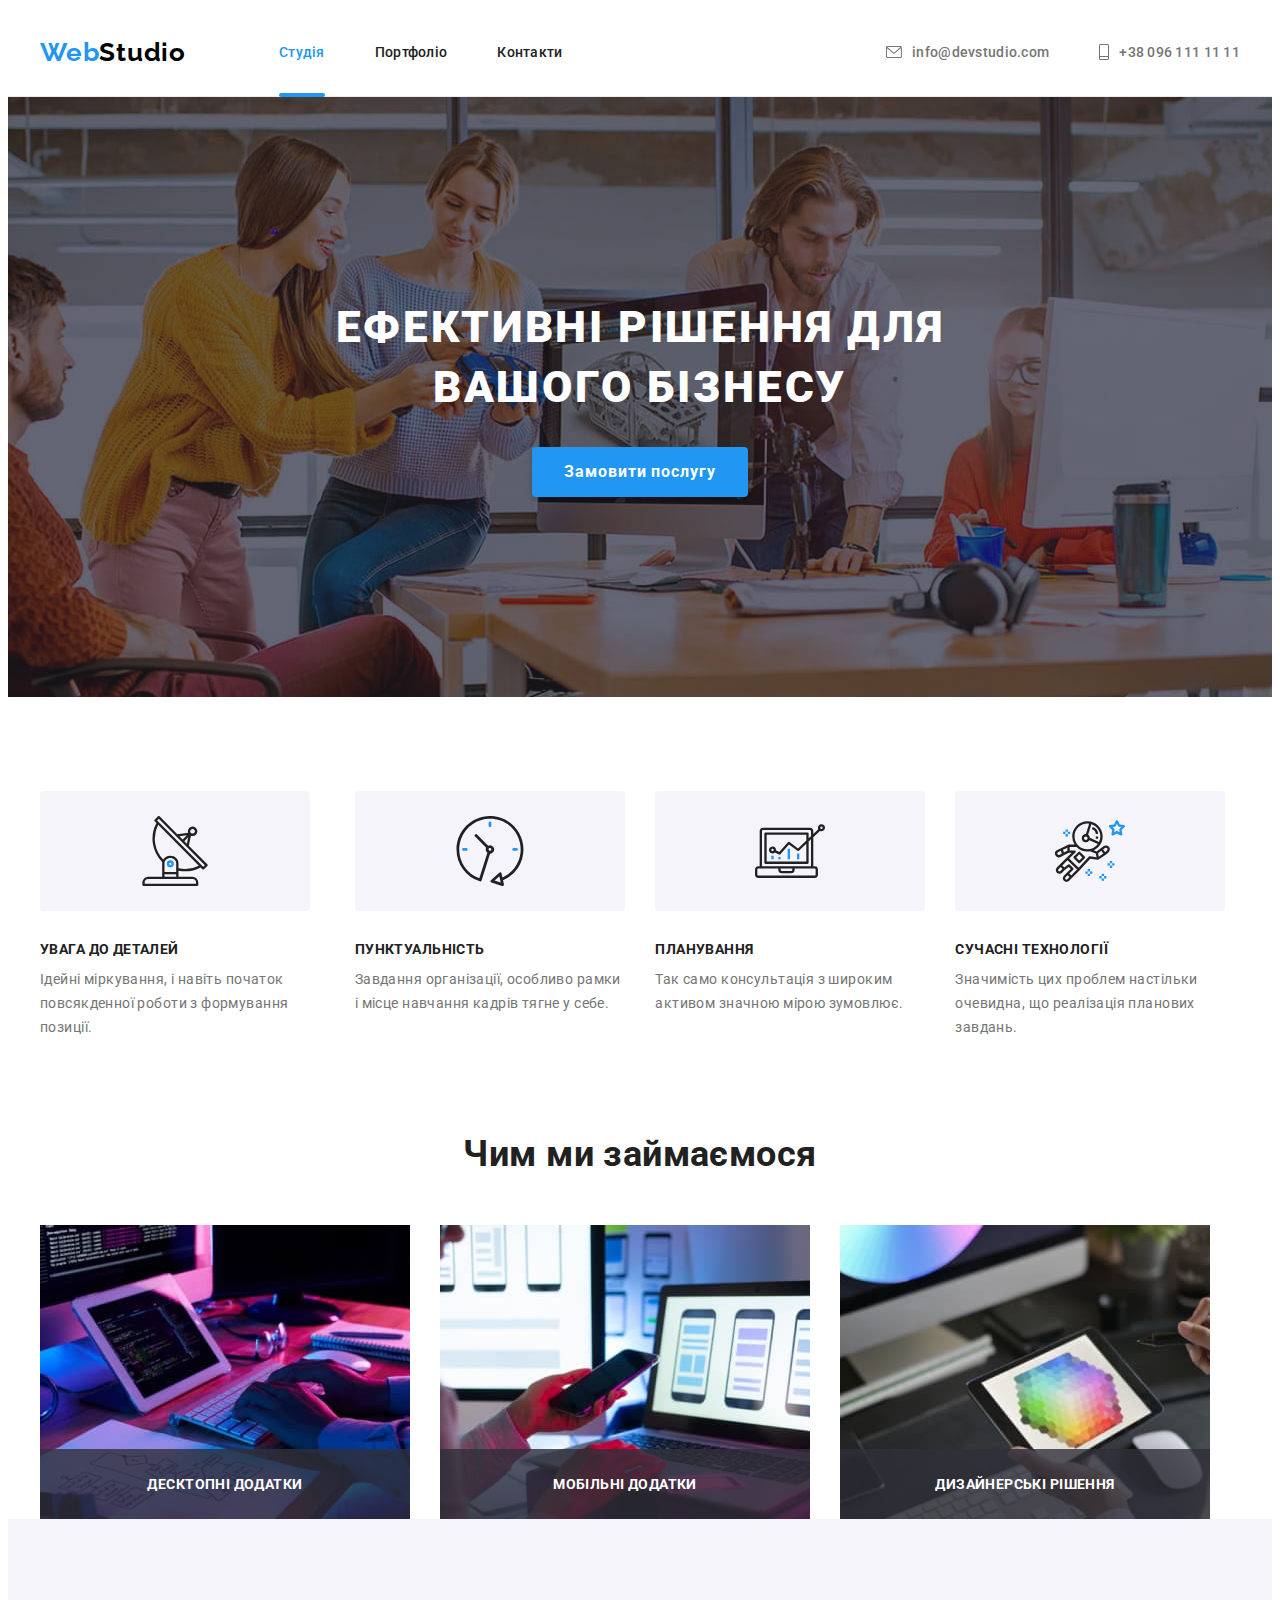
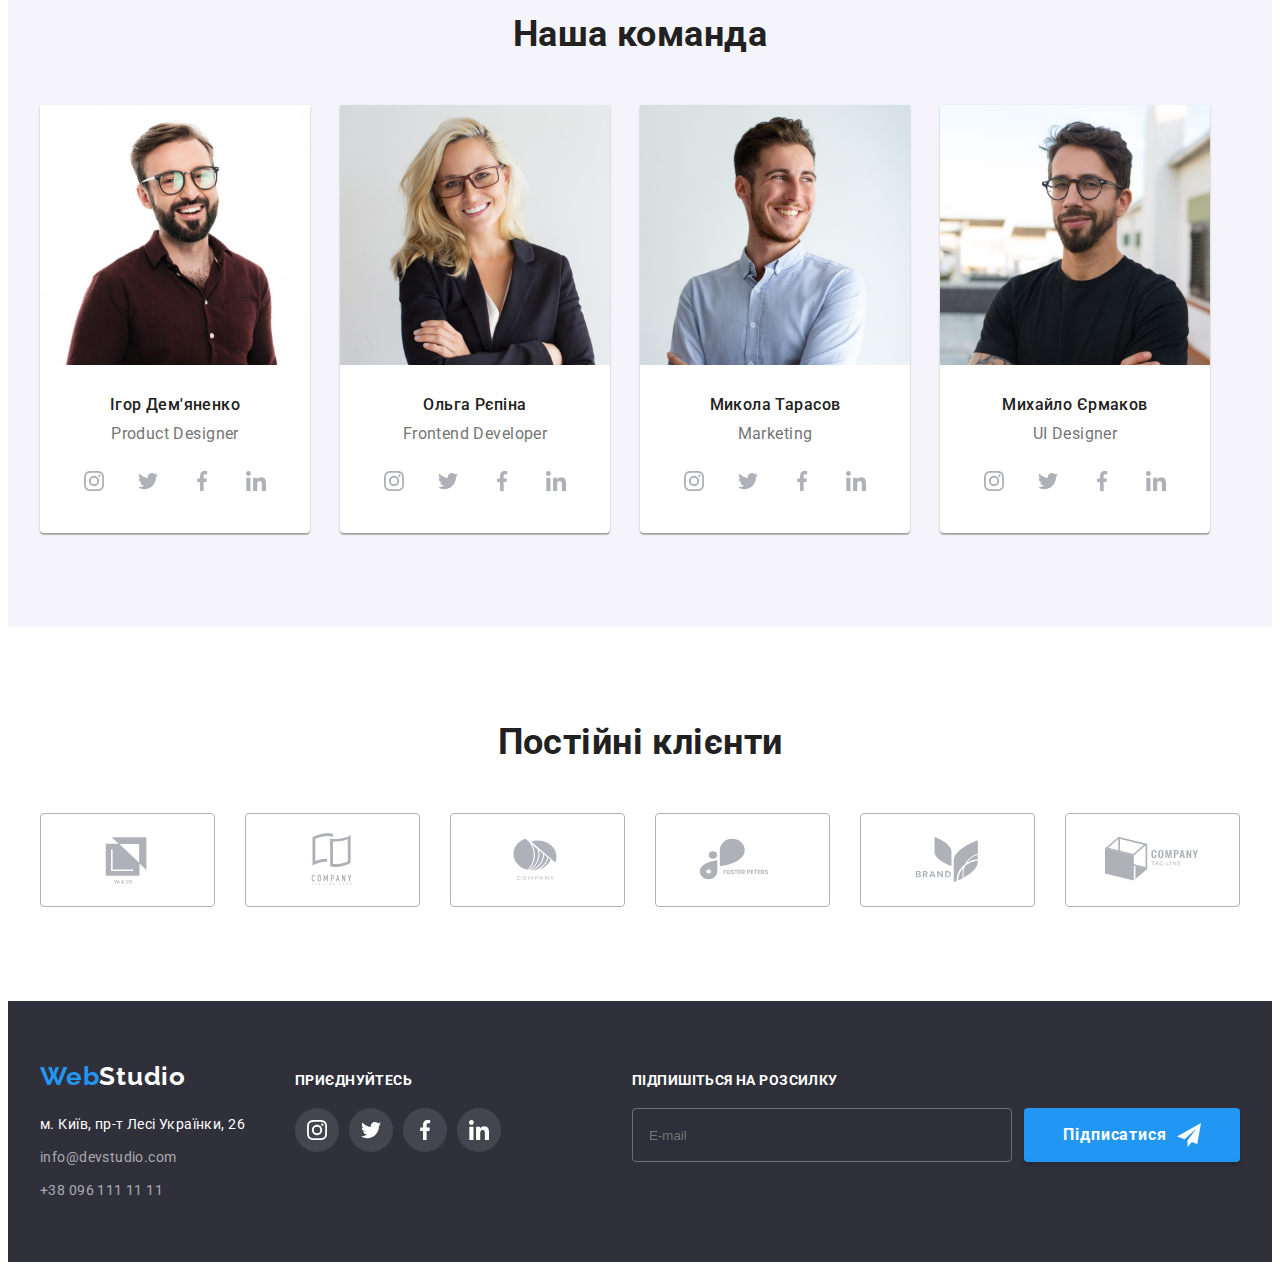
==== commit 0945e3fd: "second commit" ====
--- a/index.html
+++ b/index.html
@@ -57,58 +57,58 @@
     </header>
     <main>
       <!-- Hero section -->
-      <section class="hero-section">
-        <div class="container hero-container">
-          <h1 class="hero-title">Ефективні рішення для вашого бізнесу</h1>
-          <button class="hero-button" type="button" data-modal-open>Замовити послугу</button>
+      <section class="hero">
+        <div class="container hero__container">
+          <h1 class="hero__title">Ефективні рішення для вашого бізнесу</h1>
+          <button class="hero__button" type="button" data-modal-open>Замовити послугу</button>
         </div>
       </section>
       <!-- features-section -->
-      <section class="section features-section">
-        <div class="container features-container">
+      <section class="section features">
+        <div class="container features__container">
           <h2 class="visually-hidden">Особливості роботи WebStudio</h2>
-          <ul class="features-list list">
-            <li class="features-item">
+          <ul class="features__list list">
+            <li class="features__item">
               <div class="features-container-icons">
-                <svg class="features-icons" width="70" height="70">
+                <svg class="features__icons" width="70" height="70">
                   <use href="./images/icons.svg#icon-antenna"></use>
                 </svg>
               </div>
-              <h3 class="feature-title">Увага до деталей</h3>
-              <p class="features-text">
+              <h3 class="feature__title">Увага до деталей</h3>
+              <p class="features__text">
                 Ідейні міркування, і навіть початок повсякденної роботи з формування позиції.
               </p>
             </li>
-            <li class="features-item">
+            <li class="features__item">
               <div class="features-container-icons">
-                <svg class="features-icons" width="70" height="70">
+                <svg class="features__icons" width="70" height="70">
                   <use href="./images/icons.svg#icon-clock"></use>
                 </svg>
               </div>
-              <h3 class="feature-title">Пунктуальність</h3>
-              <p class="features-text">
+              <h3 class="feature__title">Пунктуальність</h3>
+              <p class="features__text">
                 Завдання організації, особливо рамки і місце навчання кадрів тягне у себе.
               </p>
             </li>
-            <li class="features-item">
+            <li class="features__item">
               <div class="features-container-icons">
-                <svg class="features-icons" width="70" height="70">
+                <svg class="features__icons" width="70" height="70">
                   <use href="./images/icons.svg#icon-diagram"></use>
                 </svg>
               </div>
-              <h3 class="feature-title">Планування</h3>
-              <p class="features-text">
+              <h3 class="feature__title">Планування</h3>
+              <p class="features__text">
                 Так само консультація з широким активом значною мірою зумовлює.
               </p>
             </li>
-            <li class="features-item">
+            <li class="features__item">
               <div class="features-container-icons">
-                <svg class="features-icons" width="70" height="70">
+                <svg class="features__icons" width="70" height="70">
                   <use href="./images/icons.svg#icon-astronaut"></use>
                 </svg>
               </div>
-              <h3 class="feature-title">Сучасні Технології</h3>
-              <p class="features-text">
+              <h3 class="feature__title">Сучасні Технології</h3>
+              <p class="features__text">
                 Значимість цих проблем настільки очевидна, що реалізація планових завдань.
               </p>
             </li>
@@ -116,110 +116,110 @@
         </div>
       </section>
       <!-- about-section -->
-      <section class="about-section">
-        <div class="container about-container">
-          <h2 class="about-title">Чим ми займаємося</h2>
-          <ul class="about-list list">
+      <section class="about">
+        <div class="container about__container">
+          <h2 class="about__title">Чим ми займаємося</h2>
+          <ul class="about__list list">
             <li>
-              <div class="thumb">
+              <div class="about__thumb">
                 <img
                   src="./images/img.jpg"
                   alt="людина набирає код на клавіатурі, працює з планшетом і компьютером"
                   width="370"
                   height="294"
                 />
-                <p class="label">Десктопні додатки</p>
+                <p class="about__label">Десктопні додатки</p>
               </div>
             </li>
             <li>
-              <div class="thumb">
+              <div class="about__thumb">
                 <img
                   src="./images/img(1).jpg"
                   alt="людина тестує мобільну версію, тримає телефон на фоні ноутбука"
                   width="370"
                   height="294"
                 />
-                <p class="label">Мобільні додатки</p>
+                <p class="about__label">Мобільні додатки</p>
               </div>
             </li>
             <li>
-              <div class="thumb">
+              <div class="about__thumb">
                 <img
                   src="./images/img(2).jpg"
                   alt="людина працює з графічним планшетом"
                   width="370"
                   height="294"
                 />
-                <p class="label">Дизайнерські рішення</p>
+                <p class="about__label">Дизайнерські рішення</p>
               </div>
             </li>
           </ul>
         </div>
       </section>
       <!-- Team-section -->
-      <section class="section team-section">
-        <div class="container team-container">
-          <h2 class="team-title">Наша команда</h2>
-          <ul class="team-list list">
-            <li class="team-card">
+      <section class="section team">
+        <div class="container team__container">
+          <h2 class="team__title">Наша команда</h2>
+          <ul class="team__list list">
+            <li class="team__card">
               <img
                 src="./images/man-in-brown-shirt.jpg"
                 alt="Чоловік у коричневій сорочці, в окулярах з світлили дужками"
                 width="270"
                 height="260"
               />
-              <div class="employee-container">
-                <h3 class="employee">Ігор Дем'яненко</h3>
-                <p class="position" lang="en">Product Designer</p>
+              <div class="employee">
+                <h3 class="employee__title">Ігор Дем'яненко</h3>
+                <p class="employee__position" lang="en">Product Designer</p>
                 <ul class="socials list">
-                  <li class="socials-item">
-                    <a
-                      class="socials-link link"
+                  <li class="socials__item">
+                    <a
+                      class="socials__link link"
                       href="https://instagram.com"
                       target="_blank"
                       rel="noopener noreferrer"
                       aria-label="Instagram"
                     >
-                      <svg class="socials-icon" width="20" height="20">
+                      <svg class="socials__icon" width="20" height="20">
                         <use href="./images/icons.svg#icon-instagram"></use>
                       </svg>
                     </a>
                   </li>
-                  <li class="socials-item">
-                    <a
-                      class="socials-link link"
+                  <li class="socials__item">
+                    <a
+                      class="socials__link link"
                       href="https://twitter.com"
                       aria-label="Twitter"
                       target="_blank"
                       rel="noopener noreferrer"
                     >
-                      <svg class="socials-icon" width="20" height="20">
+                      <svg class="socials__icon" width="20" height="20">
                         <use href="./images/icons.svg#icon-twitter"></use>
                       </svg>
                     </a>
                   </li>
-                  <li class="socials-item">
-                    <a
-                      class="socials-link link"
+                  <li class="socials__item">
+                    <a
+                      class="socials__link link"
                       href="https://facebook.com"
                       aria-label="Facebook"
                       target="_blank"
                       rel="noopener noreferrer"
                     >
-                      <svg class="socials-icon" width="20" height="20">
+                      <svg class="socials__icon" width="20" height="20">
                         <use href="./images/icons.svg#icon-facebook"></use>
                       </svg>
                     </a>
                   </li>
-                  <li class="socials-item">
-                    <a
-                      class="socials-link link"
+                  <li class="socials__item">
+                    <a
+                      class="socials__link link"
                       href="https://linkedin.com"
                       aria-label="LinkedIn"
                       target="_blank"
                       rel="noopener noreferrer"
                     >
-                      <svg class="socials-icon" width="20" height="20">
+                      <svg class="socials__icon" width="20" height="20">
                         <use href="./images/icons.svg#icon-linkedin"></use>
                       </svg>
                     </a>
@@ -227,65 +227,65 @@
                 </ul>
               </div>
             </li>
-            <li class="team-card">
+            <li class="team__card">
               <img
                 src="./images/woman-in-black-jacket.jpg"
                 alt="Жінка в чорному піджаку"
                 width="270"
                 height="260"
               />
-              <div class="employee-container">
-                <h3 class="employee">Ольга Рєпіна</h3>
-                <p class="position" lang="en">Frontend Developer</p>
+              <div class="employee">
+                <h3 class="employee__title">Ольга Рєпіна</h3>
+                <p class="employee__position" lang="en">Frontend Developer</p>
                 <ul class="socials list">
-                  <li class="socials-item">
-                    <a
-                      class="socials-link link"
+                  <li class="socials__item">
+                    <a
+                      class="socials__link link"
                       href="https://instagram.com"
                       target="_blank"
                       rel="noopener noreferrer"
                       aria-label="Instagram"
                     >
-                      <svg class="socials-icon" width="20" height="20">
+                      <svg class="socials__icon" width="20" height="20">
                         <use href="./images/icons.svg#icon-instagram"></use>
                       </svg>
                     </a>
                   </li>
-                  <li class="socials-item">
-                    <a
-                      class="socials-link link"
+                  <li class="socials__item">
+                    <a
+                      class="socials__link link"
                       href="https://twitter.com"
                       aria-label="Twitter"
                       target="_blank"
                       rel="noopener noreferrer"
                     >
-                      <svg class="socials-icon" width="20" height="20">
+                      <svg class="socials__icon" width="20" height="20">
                         <use href="./images/icons.svg#icon-twitter"></use>
                       </svg>
                     </a>
                   </li>
-                  <li class="socials-item">
-                    <a
-                      class="socials-link link"
+                  <li class="socials__item">
+                    <a
+                      class="socials__link link"
                       href="https://facebook.com"
                       aria-label="Facebook"
                       target="_blank"
                       rel="noopener noreferrer"
                     >
-                      <svg class="socials-icon" width="20" height="20">
+                      <svg class="socials__icon" width="20" height="20">
                         <use href="./images/icons.svg#icon-facebook"></use>
                       </svg>
                     </a>
                   </li>
-                  <li class="socials-item">
-                    <a
-                      class="socials-link link"
+                  <li class="socials__item">
+                    <a
+                      class="socials__link link"
                       href="https://linkedin.com"
                       aria-label="LinkedIn"
                       target="_blank"
                       rel="noopener noreferrer"
                     >
-                      <svg class="socials-icon" width="20" height="20">
+                      <svg class="socials__icon" width="20" height="20">
                         <use href="./images/icons.svg#icon-linkedin"></use>
                       </svg>
                     </a>
@@ -293,65 +293,65 @@
                 </ul>
               </div>
             </li>
-            <li class="team-card">
+            <li class="team__card">
               <img
                 src="./images/man-in-white-shirt.jpg"
                 alt="Чоловік в білій сорочці"
                 width="270"
                 height="260"
               />
-              <div class="employee-container">
-                <h3 class="employee">Микола Тарасов</h3>
-                <p class="position" lang="en">Marketing</p>
+              <div class="employee">
+                <h3 class="employee__title">Микола Тарасов</h3>
+                <p class="employee__position" lang="en">Marketing</p>
                 <ul class="socials list">
-                  <li class="socials-item">
-                    <a
-                      class="socials-link link"
+                  <li class="socials__item">
+                    <a
+                      class="socials__link link"
                       href="https://instagram.com"
                       target="_blank"
                       rel="noopener noreferrer"
                       aria-label="Instagram"
                     >
-                      <svg class="socials-icon" width="20" height="20">
+                      <svg class="socials__icon" width="20" height="20">
                         <use href="./images/icons.svg#icon-instagram"></use>
                       </svg>
                     </a>
                   </li>
-                  <li class="socials-item">
-                    <a
-                      class="socials-link link"
+                  <li class="socials__item">
+                    <a
+                      class="socials__link link"
                       href="https://twitter.com"
                       aria-label="Twitter"
                       target="_blank"
                       rel="noopener noreferrer"
                     >
-                      <svg class="socials-icon" width="20" height="20">
+                      <svg class="socials__icon" width="20" height="20">
                         <use href="./images/icons.svg#icon-twitter"></use>
                       </svg>
                     </a>
                   </li>
-                  <li class="socials-item">
-                    <a
-                      class="socials-link link"
+                  <li class="socials__item">
+                    <a
+                      class="socials__link link"
                       href="https://facebook.com"
                       aria-label="Facebook"
                       target="_blank"
                       rel="noopener noreferrer"
                     >
-                      <svg class="socials-icon" width="20" height="20">
+                      <svg class="socials__icon" width="20" height="20">
                         <use href="./images/icons.svg#icon-facebook"></use>
                       </svg>
                     </a>
                   </li>
-                  <li class="socials-item">
-                    <a
-                      class="socials-link link"
+                  <li class="socials__item">
+                    <a
+                      class="socials__link link"
                       href="https://linkedin.com"
                       aria-label="LinkedIn"
                       target="_blank"
                       rel="noopener noreferrer"
                     >
-                      <svg class="socials-icon" width="20" height="20">
+                      <svg class="socials__icon" width="20" height="20">
                         <use href="./images/icons.svg#icon-linkedin"></use>
                       </svg>
                     </a>
@@ -359,65 +359,65 @@
                 </ul>
               </div>
             </li>
-            <li class="team-card">
+            <li class="team__card">
               <img
                 src="./images/man-in-black-t-shirt.jpg"
                 alt="Чоловік в чорній футболці, в окулярах"
                 width="270"
                 height="260"
               />
-              <div class="employee-container">
-                <h3 class="employee">Михайло Єрмаков</h3>
-                <p class="position" lang="en">UI Designer</p>
+              <div class="employee">
+                <h3 class="employee__title">Михайло Єрмаков</h3>
+                <p class="employee__position" lang="en">UI Designer</p>
                 <ul class="socials list">
-                  <li class="socials-item">
-                    <a
-                      class="socials-link link"
+                  <li class="socials__item">
+                    <a
+                      class="socials__link link"
                       href="https://instagram.com"
                       target="_blank"
                       rel="noopener noreferrer"
                       aria-label="Instagram"
                     >
-                      <svg class="socials-icon" width="20" height="20">
+                      <svg class="socials__icon" width="20" height="20">
                         <use href="./images/icons.svg#icon-instagram"></use>
                       </svg>
                     </a>
                   </li>
-                  <li class="socials-item">
-                    <a
-                      class="socials-link link"
+                  <li class="socials__item">
+                    <a
+                      class="socials__link link"
                       href="https://twitter.com"
                       aria-label="Twitter"
                       target="_blank"
                       rel="noopener noreferrer"
                     >
-                      <svg class="socials-icon" width="20" height="20">
+                      <svg class="socials__icon" width="20" height="20">
                         <use href="./images/icons.svg#icon-twitter"></use>
                       </svg>
                     </a>
                   </li>
-                  <li class="socials-item">
-                    <a
-                      class="socials-link link"
+                  <li class="socials__item">
+                    <a
+                      class="socials__link link"
                       href="https://facebook.com"
                       aria-label="Facebook"
                       target="_blank"
                       rel="noopener noreferrer"
                     >
-                      <svg class="socials-icon" width="20" height="20">
+                      <svg class="socials__icon" width="20" height="20">
                         <use href="./images/icons.svg#icon-facebook"></use>
                       </svg>
                     </a>
                   </li>
-                  <li class="socials-item">
-                    <a
-                      class="socials-link link"
+                  <li class="socials__item">
+                    <a
+                      class="socials__link link"
                       href="https://linkedin.com"
                       aria-label="LinkedIn"
                       target="_blank"
                       rel="noopener noreferrer"
                     >
-                      <svg class="socials-icon" width="20" height="20">
+                      <svg class="socials__icon" width="20" height="20">
                         <use href="./images/icons.svg#icon-linkedin"></use>
                       </svg>
                     </a>
@@ -479,6 +479,7 @@
         </div>
       </section>
     </main>
+    <!-- footer -->
     <footer class="footer-section">
       <div class="container footer-container">
         <div class="footer-address">
--- a/css/styles.css
+++ b/css/styles.css
@@ -197,7 +197,7 @@
 
 /* Hero */
 
-.hero-section {
+.hero {
   max-width: 1600px;
   margin-left: auto;
   margin-right: auto;
@@ -210,7 +210,7 @@
   background-size: cover;
 }
 
-.hero-title {
+.hero__title {
   width: 696px;
   margin-right: auto;
   margin-left: auto;
@@ -224,7 +224,7 @@
   color: var(--light-txt-cl);
 }
 
-.hero-button {
+.hero__button {
   margin-left: auto;
   margin-right: auto;
   display: block;
@@ -245,12 +245,12 @@
   transition: background-color var(--anim-slow);
 }
 
-.hero-button:hover,
-.hero-button:focus {
+.hero__button:hover,
+.hero__button:focus {
   background-color: var(--bnt-act-cl);
 }
 
-.hero-button:active {
+.hero__button:active {
   background-color: var(--bnt-act-cl);
 }
 
@@ -269,12 +269,12 @@
   overflow: hidden;
 }
 
-.features-list {
+.features__list {
   display: flex;
   gap: 30px;
 }
 
-.features-item {
+.features__item {
   flex-basis: calc((100% - 90) /4);
 }
 
@@ -290,7 +290,7 @@
   border: none;
 }
 
-.feature-title {
+.feature__title {
   margin-bottom: 10px;
   font-weight: 700;
   font-size: 14px;
@@ -298,13 +298,13 @@
   text-transform: uppercase;
 }
 
-.features-text {
+.features__text {
   color: var(--second-txt-cl);
 }
 
 /* about */
 
-.about-title {
+.about__title {
   margin-right: auto;
   margin-left: auto;
   margin-bottom: 50px;
@@ -314,17 +314,17 @@
   text-align: center;
 }
 
-.about-list {
+.about__list {
   display: flex;
   gap: 30px;
 }
 
-.thumb {
+.about__thumb {
   display: block;
   position: relative;
 }
 
-.label {
+.about__label {
   position: absolute;
   display: flex;
   align-items: center;
@@ -343,12 +343,12 @@
 
 /* team-section */
 
-.team-list {
+.team__list {
   display: flex;
   gap: 30px;
 }
 
-.team-title {
+.team__title {
   margin-bottom: 50px;
   font-weight: 700;
   font-size: 36px;
@@ -356,27 +356,29 @@
   text-align: center;
 }
 
-.team-section {
+.team {
   background-color: var(--team-bg-cl);
 }
 
-.team-card {
+.team__card {
   background-color: var(--main-bg-cl);
 }
 
-.socials {
-  display: flex;
-  gap: 10px;
-  justify-content: center;
-}
-
-.team-card {
+.team__card {
   box-shadow: 0px 1px 3px rgba(0, 0, 0, 0.12), 0px 1px 1px rgba(0, 0, 0, 0.14), 0px 2px 1px rgba(0, 0, 0, 0.2);
   border-radius: 0px 0px 4px 4px;
   border: none;
 }
 
-.socials-link {
+/* team-socials */
+
+.socials {
+  display: flex;
+  gap: 10px;
+  justify-content: center;
+}
+
+.socials__link {
   display: flex;
   align-items: center;
   justify-content: center;
@@ -387,22 +389,30 @@
   transition: background-color var(--anim-slow);
 }
 
-.socials-link:hover,
-.socials-link:focus {
+.socials__link:hover,
+.socials__link:focus {
   background-color: var(--accent-txt-cl);
 }
 
-.socials-icon {
+.socials__icon {
   fill: var(--icon-clients);
   transition: fill var(--anim-slow);
 }
 
-.socials-link:hover .socials-icon,
-.socials-link:focus .socials-icon {
+.socials__link:hover .socials__icon,
+.socials__link:focus .socials__icon {
   fill: var(--light-txt-cl);
 }
 
+/* team-employee */
+
 .employee {
+  padding-top: 30px;
+  padding-bottom: 30px;
+  border-radius: 0px 0px 4px 4px;
+}
+
+.employee__title {
   margin-bottom: 10px;
   font-weight: 500;
   font-size: 16px;
@@ -410,13 +420,7 @@
   text-align: center;
 }
 
-.employee-container {
-  padding-top: 30px;
-  padding-bottom: 30px;
-  border-radius: 0px 0px 4px 4px;
-}
-
-.position {
+.employee__position {
   margin-bottom: 16px;
   font-weight: 400;
   font-size: 16px;
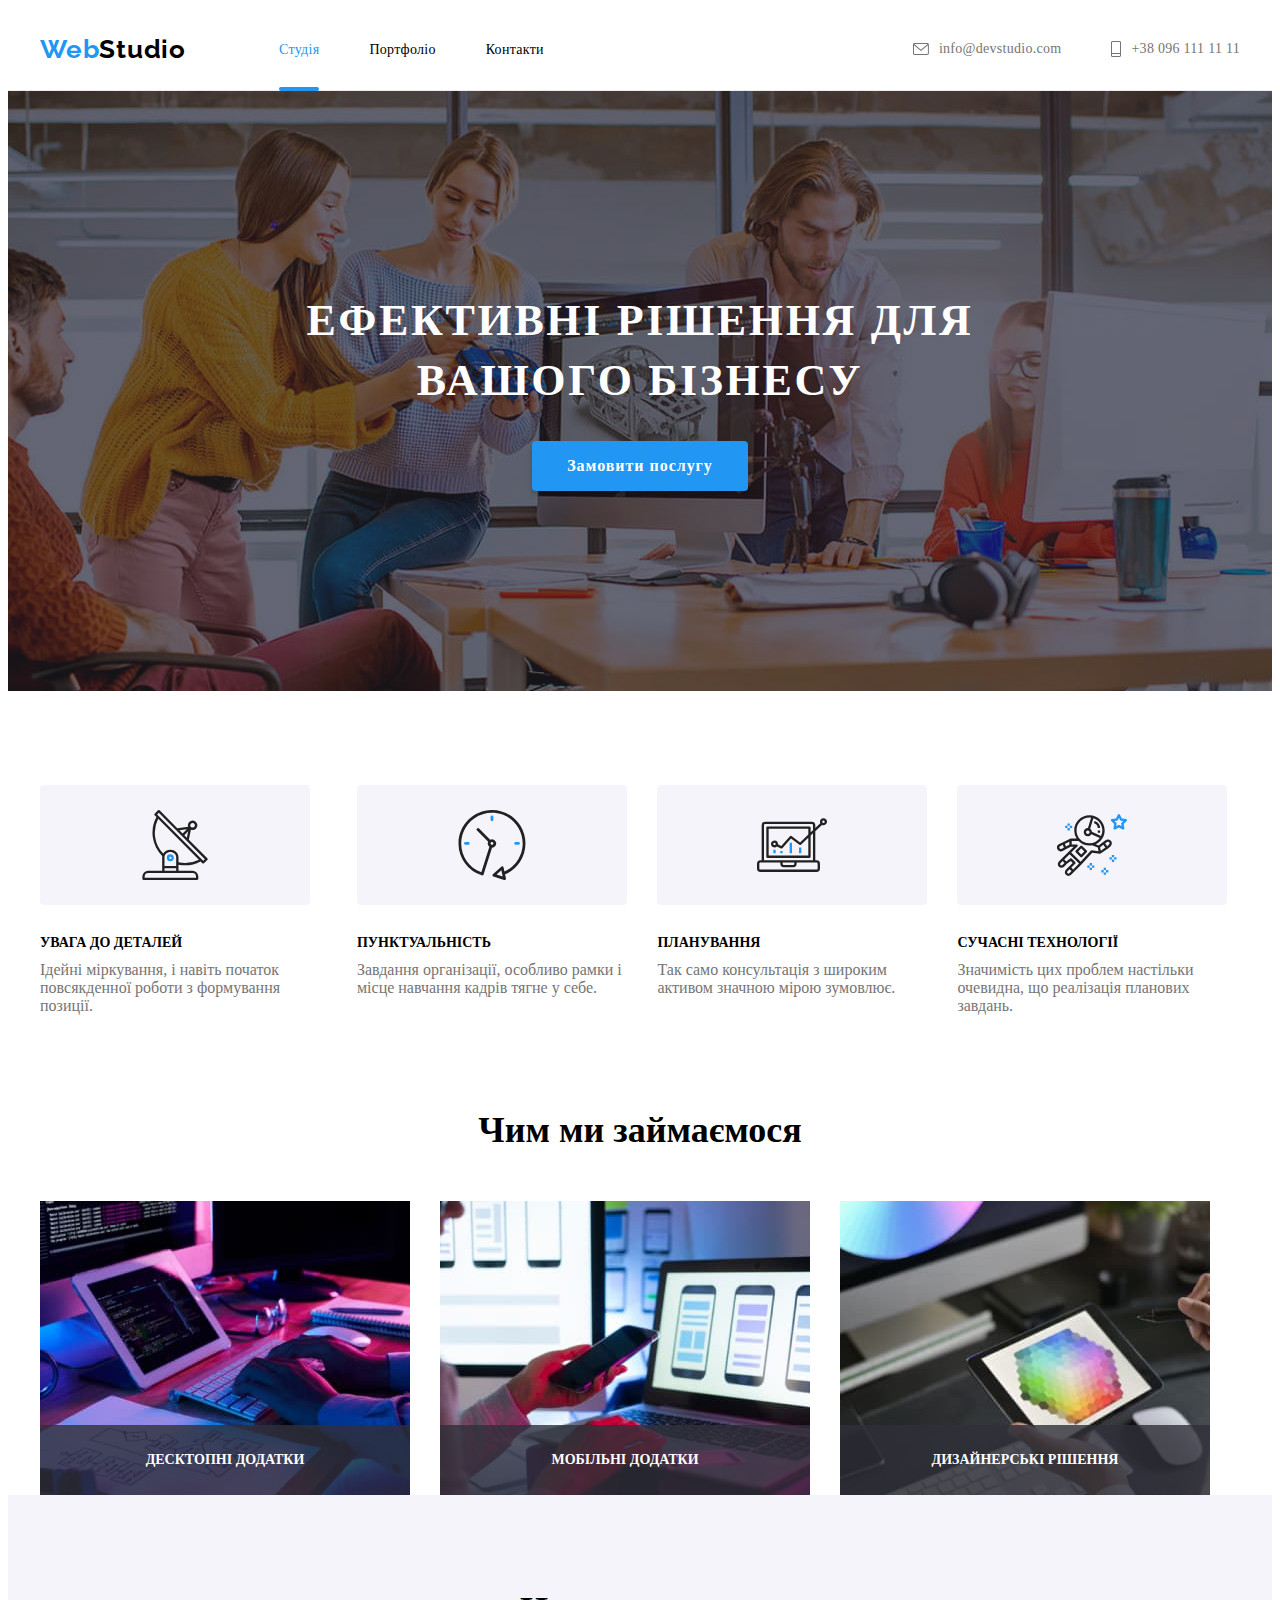
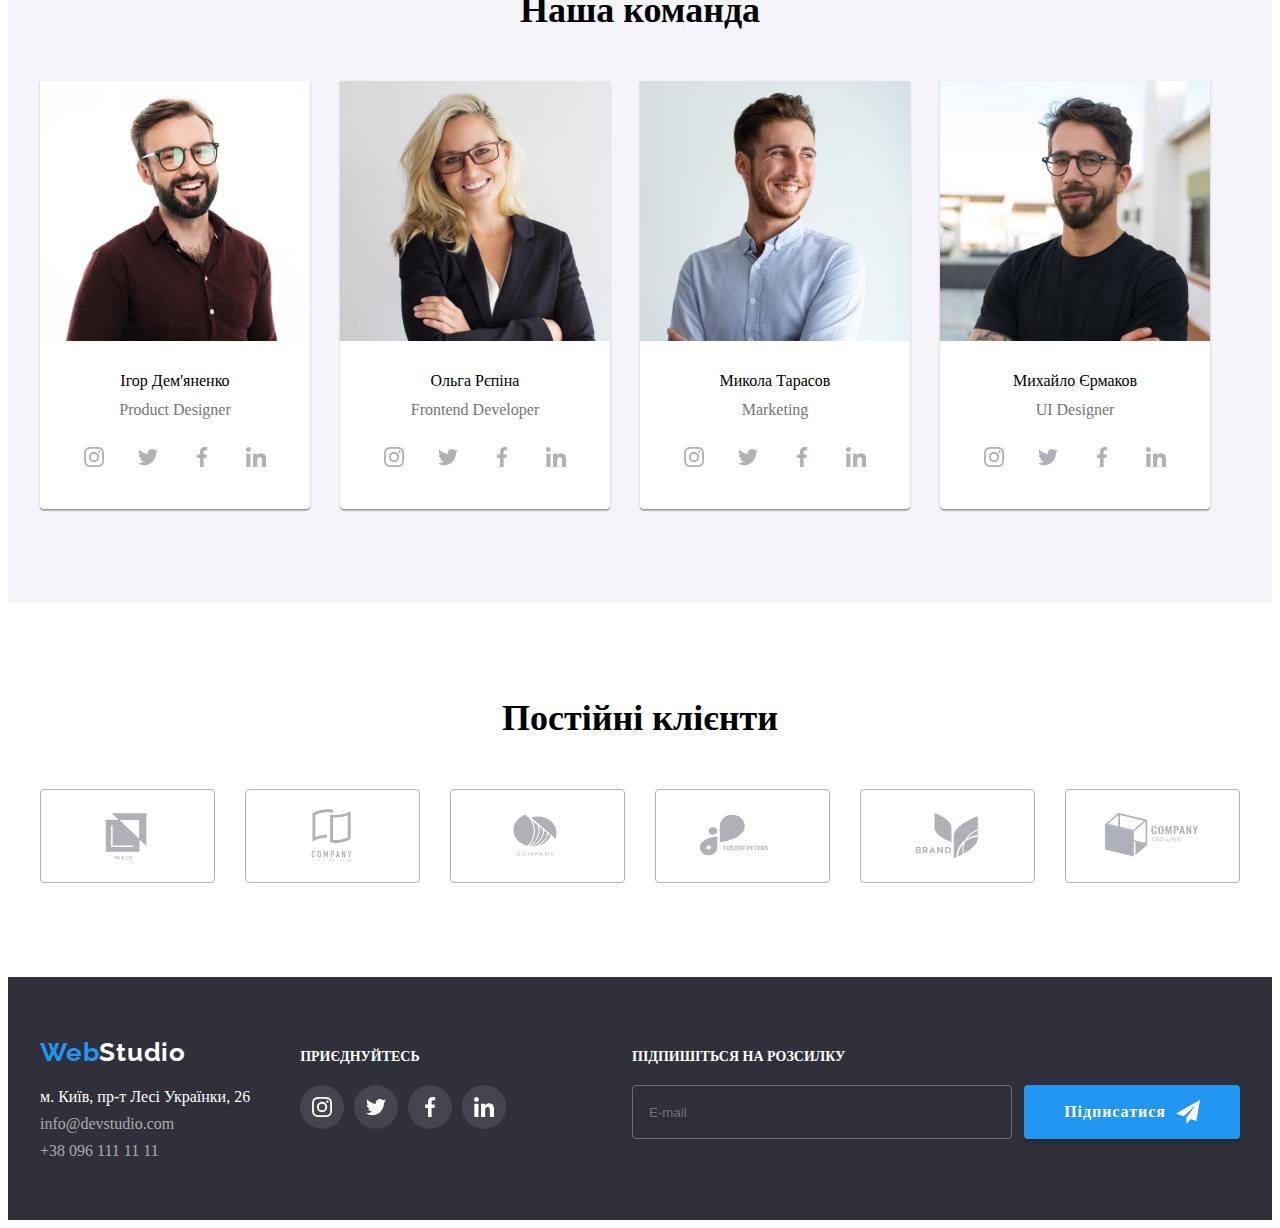
==== commit 7fa01859: "second commit" ====
--- a/index.html
+++ b/index.html
@@ -18,6 +18,7 @@
       crossorigin="anonymous"
       referrerpolicy="no-referrer"
     />
+    <link rel="stylesheet" href="./css/main.min.css" />
     <link rel="stylesheet" href="./css/styles.css" />
   </head>
   <body class="page">
--- a/css/main.min.css
+++ b/css/main.min.css
@@ -0,0 +1 @@
+:root{--main-font: "Roboto", sans-serif;--secondary-font: "Raleway", sans-serif;--main-txt-cl: #212121;--second-txt-cl: #757575;--light-txt-cl: #ffffff;--accent-txt-cl: #2196f3;--logo-first-txt-cl: #2196f3;--logo-second-txt-cl: #000000;--logo-second-alt-txt-cl: #ffffff;--light-txt-cl-60: rgba(255, 255, 255, 0.6);--accent-bg-cl: #f5f5f5;--main-bg-cl: #ffffff;--second-bg-cl: #2f303a;--btn-filter-bg-cl: #f5f4fa;--btn-filter-act-cl: #2196f3;--btn-hero-cl: #2196f3;--bnt-act-cl: #188ce8;--team-bg-cl: #f5f4fa;--footer-icon-bg-cl: rgba(255, 255, 255, 0.1);--icon-clients: #AFB1B8;--footer-icon-clients: #FFFFFF;--anim-slow: 250ms cubic-bezier(0.4, 0, 0.2, 1)}.visually-hidden{position:absolute;width:1px;height:1px;margin:-1px;border:0;padding:0;white-space:nowrap;-webkit-clip-path:inset(100%);clip-path:inset(100%);clip:rect(0 0 0 0);overflow:hidden}h1,h2,h3,h4,h5,h6,p,ul{margin:0}img{display:block}.link{text-decoration:none;color:currentColor}.list{list-style:none;margin:0;padding:0}.section{padding-top:94px;padding-bottom:94px}.about-section{padding-bottom:94px}.container{width:1200px;padding-left:15px;padding-right:15px;margin-left:auto;margin-right:auto}.container-header{display:-webkit-box;display:-ms-flexbox;display:flex;-webkit-box-align:center;-ms-flex-align:center;align-items:center}.header-nav{margin-left:93px;margin-right:auto}.site-nav{padding-top:32px;padding-bottom:32px;display:-webkit-box;display:-ms-flexbox;display:flex;gap:50px;-webkit-box-align:center;-ms-flex-align:center;align-items:center}.nav-item{position:relative}.current::after{content:"";position:absolute;display:block;width:100%;height:4px;margin-top:29px;border-radius:4px;background:var(--accent-txt-cl)}.site-nav .link.current{color:var(--accent-txt-cl)}.contacts-nav{padding-top:32px;padding-bottom:32px;display:-webkit-box;display:-ms-flexbox;display:flex;-webkit-box-align:center;-ms-flex-align:center;align-items:center}.contacts-nav .link{color:var(--second-txt-cl)}.header-link{display:-webkit-box;display:-ms-flexbox;display:flex;-webkit-box-pack:center;-ms-flex-pack:center;justify-content:center;-webkit-box-align:center;-ms-flex-align:center;align-items:center}.header-icons{fill:currentColor;margin-right:10px}.contact-link:not(:last-child){margin-right:50px}.page-header{border-bottom:1px solid #ececec;background-color:var(--main-bg-cl)}.page-header .link{font-weight:500;font-size:14px;line-height:1.1428571429;letter-spacing:.02em;-webkit-transition:color var(--anim-slow);transition:color var(--anim-slow)}.page-header .link:hover,.page-header .link:focus{color:var(--accent-txt-cl)}.logo-first-part{color:var(--logo-first-txt-cl);font-family:var(--secondary-font);font-style:normal;font-weight:700;font-size:26px;line-height:1.1923076923;letter-spacing:.03em;text-decoration:none}.logo-second-part{color:var(--logo-second-txt-cl);font-family:var(--secondary-font);font-style:normal;font-weight:700;font-size:26px;line-height:1.1923076923;letter-spacing:.03em;text-decoration:none}.hero{max-width:1600px;margin-left:auto;margin-right:auto;padding-top:200px;padding-bottom:200px;background-image:-webkit-gradient(linear, left top, right top, from(rgba(47, 48, 58, 0.4)), to(rgba(47, 48, 58, 0.4))),url(../images/hero-background.jpg);background-image:linear-gradient(to right, rgba(47, 48, 58, 0.4), rgba(47, 48, 58, 0.4)),url(../images/hero-background.jpg);background-color:var(--second-bg-cl);background-position:center;background-repeat:no-repeat;background-size:cover}.hero__title{width:696px;margin-right:auto;margin-left:auto;margin-bottom:30px;font-weight:900;font-size:44px;line-height:1.3636363636;text-align:center;letter-spacing:.06em;text-transform:uppercase;color:var(--light-txt-cl)}.hero__button{margin-left:auto;margin-right:auto;display:block;width:216px;min-height:50px;padding:6px 28px;border-radius:4px;border:none;-webkit-box-shadow:0px 4px 4px rgba(0,0,0,.15);box-shadow:0px 4px 4px rgba(0,0,0,.15);font-family:inherit;font-weight:700;font-size:16px;line-height:1.875;letter-spacing:.06em;color:var(--light-txt-cl);background-color:var(--btn-hero-cl);cursor:pointer;-webkit-transition:background-color var(--anim-slow);transition:background-color var(--anim-slow)}.hero__button:hover,.hero__button:focus{background-color:var(--bnt-act-cl)}.hero__button:active{background-color:var(--bnt-act-cl)}/*# sourceMappingURL=main.min.css.map */--- a/css/styles.css
+++ b/css/styles.css
@@ -1,10 +1,10 @@
-:root {
+/* :root { */
   /* Fonts */
-  --main-font: 'Roboto', sans-serif;
-  --secondary-font: 'Raleway', sans-serif;
+  /* --main-font: 'Roboto', sans-serif;
+  --secondary-font: 'Raleway', sans-serif; */
 
   /* Text colors */
-  --main-txt-cl: #212121;
+  /* --main-txt-cl: #212121;
   --second-txt-cl: #757575;
   --light-txt-cl: #ffffff;
   --accent-txt-cl: #2196f3;
@@ -12,9 +12,9 @@
   --logo-second-txt-cl: #000000;
   --logo-second-alt-txt-cl: #ffffff;
   --light-txt-cl-60: rgba(255, 255, 255, 0.6);
-  
+   */
   /* Background colors */
-  --accent-bg-cl: #f5f5f5;
+  /* --accent-bg-cl: #f5f5f5;
   --main-bg-cl: #ffffff;
   --second-bg-cl: #2f303a;
   --btn-filter-bg-cl: #f5f4fa;
@@ -22,15 +22,15 @@
   --btn-hero-cl: #2196f3;
   --bnt-act-cl: #188ce8;
   --team-bg-cl: #f5f4fa;
-  --footer-icon-bg-cl: rgba(255, 255, 255, 0.1);
+  --footer-icon-bg-cl: rgba(255, 255, 255, 0.1); */
 
   /* Others */
-  --icon-clients: #AFB1B8;
+  /* --icon-clients: #AFB1B8;
   --footer-icon-clients: #FFFFFF;
-  --anim-slow: 250ms cubic-bezier(0.4, 0, 0.2, 1);
-}
-
-.page {
+  --anim-slow: 250ms cubic-bezier(0.4, 0, 0.2, 1); */
+/* } */
+
+/* .page {
   font-family: var(--main-font);
   font-weight: 400;
   font-size: 14px;
@@ -38,11 +38,11 @@
   letter-spacing: 0.03em;
   color: var(--main-txt-cl);
   background-color: var(--main-bg-cl);
-}
+} */
 
 /* Reset style */
 
-h1,
+/* h1,
 h2,
 h3,
 h4,
@@ -83,13 +83,13 @@
   padding-right: 15px;
   margin-left: auto;
   margin-right: auto;
-  /* outline: 2px solid red;
-  outline-offset: -2px; */
-}
+  outline: 2px solid red;
+  outline-offset: -2px;
+} */
 
 /* Header */
 
-.logo-first-part {
+/* .logo-first-part {
   color: var(--logo-first-txt-cl);
   font-family: var(--secondary-font);
   font-style: normal;
@@ -109,9 +109,9 @@
   line-height: calc(31 / 26);
   letter-spacing: 0.03em;
   text-decoration: none;
-}
-
-.container-header {
+} */
+
+/* .container-header {
   display: flex;
   align-items: center;
 }
@@ -191,13 +191,13 @@
 .page-header .link:hover,
 .page-header .link:focus {
   color: var(--accent-txt-cl);
-}
+} */
 
 
 
 /* Hero */
 
-.hero {
+/* .hero {
   max-width: 1600px;
   margin-left: auto;
   margin-right: auto;
@@ -208,9 +208,9 @@
   background-position: center;
   background-repeat: no-repeat;
   background-size: cover;
-}
-
-.hero__title {
+} */
+
+/* .hero__title {
   width: 696px;
   margin-right: auto;
   margin-left: auto;
@@ -222,9 +222,9 @@
   letter-spacing: 0.06em;
   text-transform: uppercase;
   color: var(--light-txt-cl);
-}
-
-.hero__button {
+} */
+
+/* .hero__button {
   margin-left: auto;
   margin-right: auto;
   display: block;
@@ -252,11 +252,11 @@
 
 .hero__button:active {
   background-color: var(--bnt-act-cl);
-}
+} */
 
 /* features */
 
-.visually-hidden {
+/* .visually-hidden {
   position: absolute;
   width: 1px;
   height: 1px;
@@ -267,7 +267,7 @@
   clip-path: inset(100%);
   clip: rect(0 0 0 0);
   overflow: hidden;
-}
+} */
 
 .features__list {
   display: flex;
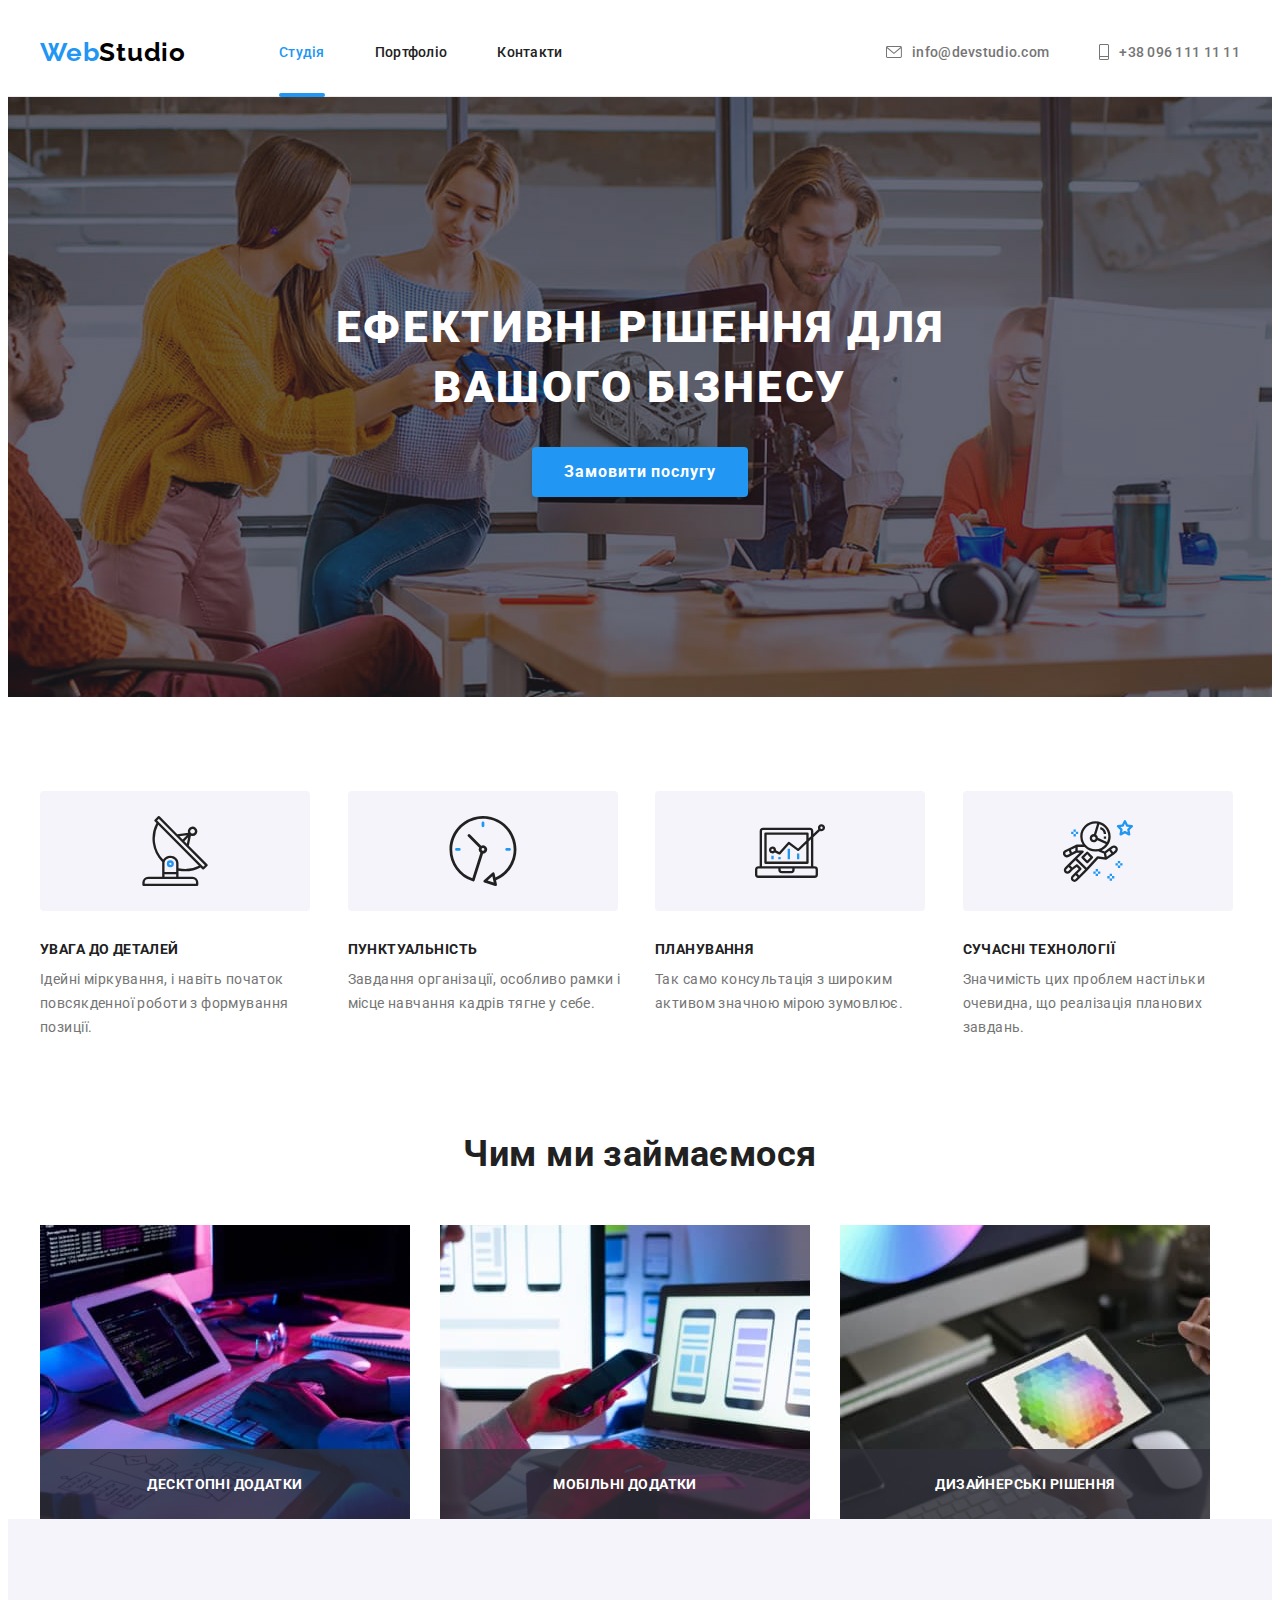
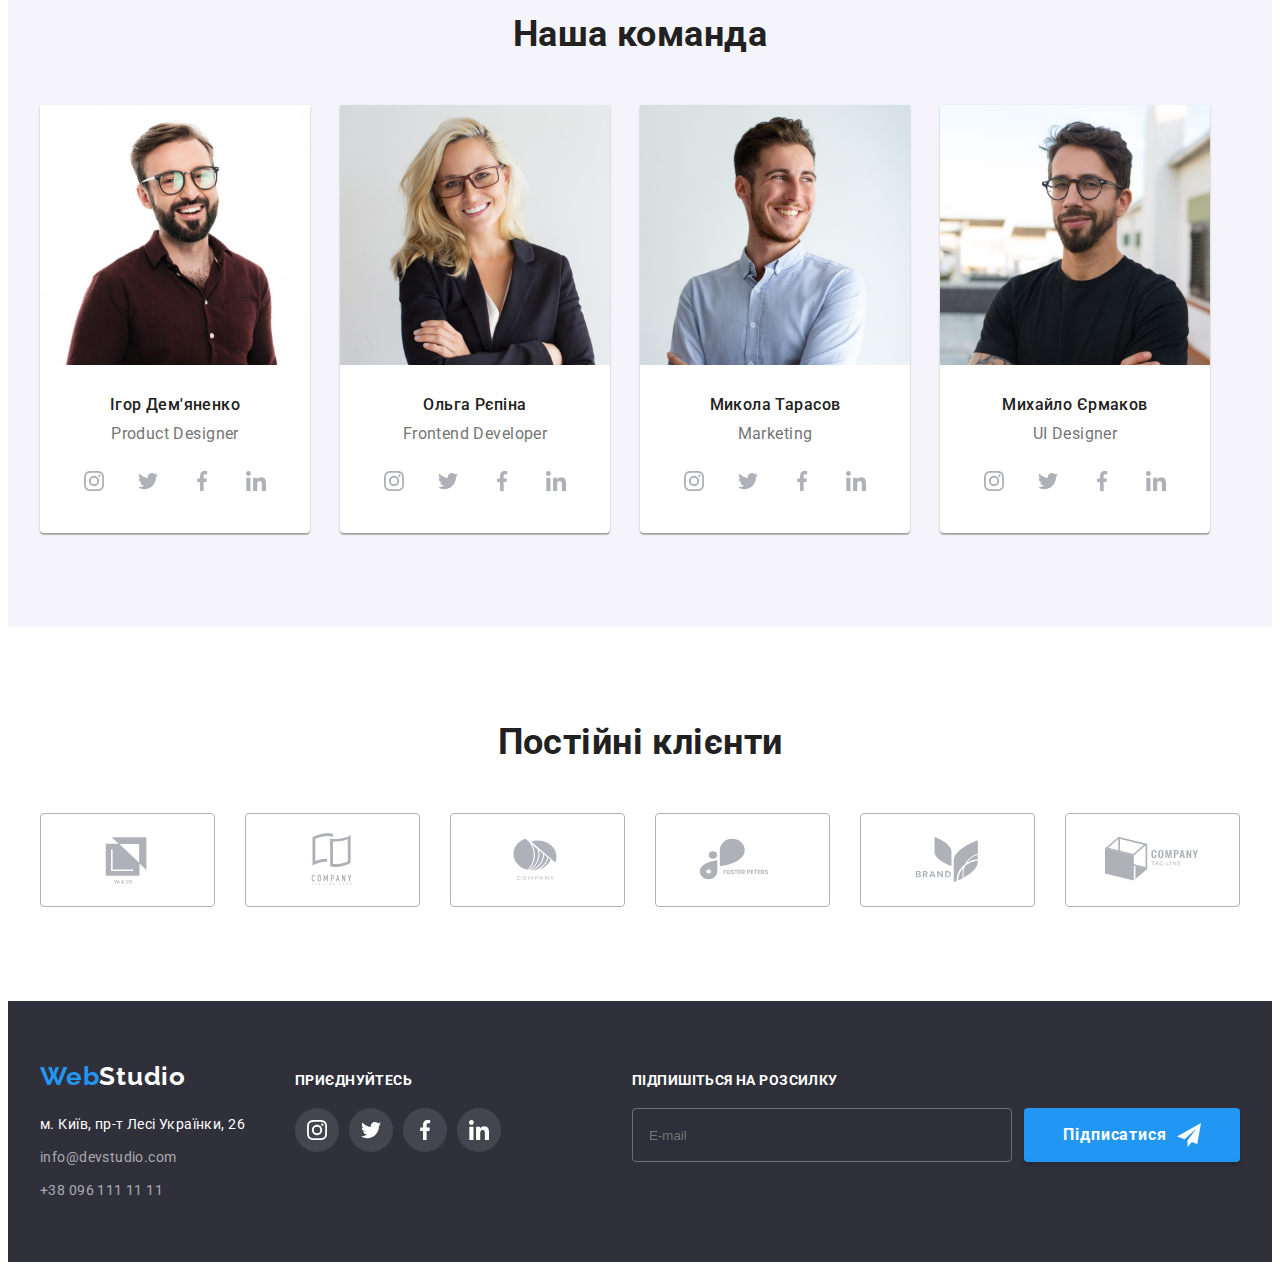
==== commit 2da79358: "fifth commit" ====
--- a/index.html
+++ b/index.html
@@ -19,7 +19,7 @@
       referrerpolicy="no-referrer"
     />
     <link rel="stylesheet" href="./css/main.min.css" />
-    <link rel="stylesheet" href="./css/styles.css" />
+    <!-- <link rel="stylesheet" href="./css/styles.css" /> -->
   </head>
   <body class="page">
     <header class="page-header">
--- a/css/main.min.css
+++ b/css/main.min.css
@@ -1 +1 @@
-:root{--main-font: "Roboto", sans-serif;--secondary-font: "Raleway", sans-serif;--main-txt-cl: #212121;--second-txt-cl: #757575;--light-txt-cl: #ffffff;--accent-txt-cl: #2196f3;--logo-first-txt-cl: #2196f3;--logo-second-txt-cl: #000000;--logo-second-alt-txt-cl: #ffffff;--light-txt-cl-60: rgba(255, 255, 255, 0.6);--accent-bg-cl: #f5f5f5;--main-bg-cl: #ffffff;--second-bg-cl: #2f303a;--btn-filter-bg-cl: #f5f4fa;--btn-filter-act-cl: #2196f3;--btn-hero-cl: #2196f3;--bnt-act-cl: #188ce8;--team-bg-cl: #f5f4fa;--footer-icon-bg-cl: rgba(255, 255, 255, 0.1);--icon-clients: #AFB1B8;--footer-icon-clients: #FFFFFF;--anim-slow: 250ms cubic-bezier(0.4, 0, 0.2, 1)}.visually-hidden{position:absolute;width:1px;height:1px;margin:-1px;border:0;padding:0;white-space:nowrap;-webkit-clip-path:inset(100%);clip-path:inset(100%);clip:rect(0 0 0 0);overflow:hidden}h1,h2,h3,h4,h5,h6,p,ul{margin:0}img{display:block}.link{text-decoration:none;color:currentColor}.list{list-style:none;margin:0;padding:0}.section{padding-top:94px;padding-bottom:94px}.about-section{padding-bottom:94px}.container{width:1200px;padding-left:15px;padding-right:15px;margin-left:auto;margin-right:auto}.container-header{display:-webkit-box;display:-ms-flexbox;display:flex;-webkit-box-align:center;-ms-flex-align:center;align-items:center}.header-nav{margin-left:93px;margin-right:auto}.site-nav{padding-top:32px;padding-bottom:32px;display:-webkit-box;display:-ms-flexbox;display:flex;gap:50px;-webkit-box-align:center;-ms-flex-align:center;align-items:center}.nav-item{position:relative}.current::after{content:"";position:absolute;display:block;width:100%;height:4px;margin-top:29px;border-radius:4px;background:var(--accent-txt-cl)}.site-nav .link.current{color:var(--accent-txt-cl)}.contacts-nav{padding-top:32px;padding-bottom:32px;display:-webkit-box;display:-ms-flexbox;display:flex;-webkit-box-align:center;-ms-flex-align:center;align-items:center}.contacts-nav .link{color:var(--second-txt-cl)}.header-link{display:-webkit-box;display:-ms-flexbox;display:flex;-webkit-box-pack:center;-ms-flex-pack:center;justify-content:center;-webkit-box-align:center;-ms-flex-align:center;align-items:center}.header-icons{fill:currentColor;margin-right:10px}.contact-link:not(:last-child){margin-right:50px}.page-header{border-bottom:1px solid #ececec;background-color:var(--main-bg-cl)}.page-header .link{font-weight:500;font-size:14px;line-height:1.1428571429;letter-spacing:.02em;-webkit-transition:color var(--anim-slow);transition:color var(--anim-slow)}.page-header .link:hover,.page-header .link:focus{color:var(--accent-txt-cl)}.logo-first-part{color:var(--logo-first-txt-cl);font-family:var(--secondary-font);font-style:normal;font-weight:700;font-size:26px;line-height:1.1923076923;letter-spacing:.03em;text-decoration:none}.logo-second-part{color:var(--logo-second-txt-cl);font-family:var(--secondary-font);font-style:normal;font-weight:700;font-size:26px;line-height:1.1923076923;letter-spacing:.03em;text-decoration:none}.hero{max-width:1600px;margin-left:auto;margin-right:auto;padding-top:200px;padding-bottom:200px;background-image:-webkit-gradient(linear, left top, right top, from(rgba(47, 48, 58, 0.4)), to(rgba(47, 48, 58, 0.4))),url(../images/hero-background.jpg);background-image:linear-gradient(to right, rgba(47, 48, 58, 0.4), rgba(47, 48, 58, 0.4)),url(../images/hero-background.jpg);background-color:var(--second-bg-cl);background-position:center;background-repeat:no-repeat;background-size:cover}.hero__title{width:696px;margin-right:auto;margin-left:auto;margin-bottom:30px;font-weight:900;font-size:44px;line-height:1.3636363636;text-align:center;letter-spacing:.06em;text-transform:uppercase;color:var(--light-txt-cl)}.hero__button{margin-left:auto;margin-right:auto;display:block;width:216px;min-height:50px;padding:6px 28px;border-radius:4px;border:none;-webkit-box-shadow:0px 4px 4px rgba(0,0,0,.15);box-shadow:0px 4px 4px rgba(0,0,0,.15);font-family:inherit;font-weight:700;font-size:16px;line-height:1.875;letter-spacing:.06em;color:var(--light-txt-cl);background-color:var(--btn-hero-cl);cursor:pointer;-webkit-transition:background-color var(--anim-slow);transition:background-color var(--anim-slow)}.hero__button:hover,.hero__button:focus{background-color:var(--bnt-act-cl)}.hero__button:active{background-color:var(--bnt-act-cl)}/*# sourceMappingURL=main.min.css.map */+:root{--main-font: "Roboto", sans-serif;--secondary-font: "Raleway", sans-serif;--main-txt-cl: #212121;--second-txt-cl: #757575;--light-txt-cl: #ffffff;--accent-txt-cl: #2196f3;--logo-first-txt-cl: #2196f3;--logo-second-txt-cl: #000000;--logo-second-alt-txt-cl: #ffffff;--light-txt-cl-60: rgba(255, 255, 255, 0.6);--accent-bg-cl: #f5f5f5;--main-bg-cl: #ffffff;--second-bg-cl: #2f303a;--btn-filter-bg-cl: #f5f4fa;--btn-filter-act-cl: #2196f3;--btn-hero-cl: #2196f3;--bnt-act-cl: #188ce8;--team-bg-cl: #f5f4fa;--footer-icon-bg-cl: rgba(255, 255, 255, 0.1);--icon-clients: #AFB1B8;--footer-icon-clients: #FFFFFF;--anim-slow: 250ms cubic-bezier(0.4, 0, 0.2, 1)}.page{font-family:var(--main-font);font-weight:400;font-size:14px;line-height:1.7142857143;letter-spacing:.03em;color:var(--main-txt-cl);background-color:var(--main-bg-cl)}h1,h2,h3,h4,h5,h6,p,ul{margin:0}img{display:block}.link{text-decoration:none;color:currentColor}.list{list-style:none;margin:0;padding:0}.section{padding-top:94px;padding-bottom:94px}.about-section{padding-bottom:94px}.container{width:1200px;padding-left:15px;padding-right:15px;margin-left:auto;margin-right:auto}.visually-hidden{position:absolute;width:1px;height:1px;margin:-1px;border:0;padding:0;white-space:nowrap;-webkit-clip-path:inset(100%);clip-path:inset(100%);clip:rect(0 0 0 0);overflow:hidden}.container-header{display:-webkit-box;display:-ms-flexbox;display:flex;-webkit-box-align:center;-ms-flex-align:center;align-items:center}.header-nav{margin-left:93px;margin-right:auto}.site-nav{padding-top:32px;padding-bottom:32px;display:-webkit-box;display:-ms-flexbox;display:flex;gap:50px;-webkit-box-align:center;-ms-flex-align:center;align-items:center}.nav-item{position:relative}.current::after{content:"";position:absolute;display:block;width:100%;height:4px;margin-top:29px;border-radius:4px;background:var(--accent-txt-cl)}.site-nav .link.current{color:var(--accent-txt-cl)}.contacts-nav{padding-top:32px;padding-bottom:32px;display:-webkit-box;display:-ms-flexbox;display:flex;-webkit-box-align:center;-ms-flex-align:center;align-items:center}.contacts-nav .link{color:var(--second-txt-cl)}.header-link{display:-webkit-box;display:-ms-flexbox;display:flex;-webkit-box-pack:center;-ms-flex-pack:center;justify-content:center;-webkit-box-align:center;-ms-flex-align:center;align-items:center}.header-icons{fill:currentColor;margin-right:10px}.contact-link:not(:last-child){margin-right:50px}.page-header{border-bottom:1px solid #ececec;background-color:var(--main-bg-cl)}.page-header .link{font-weight:500;font-size:14px;line-height:1.1428571429;letter-spacing:.02em;-webkit-transition:color var(--anim-slow);transition:color var(--anim-slow)}.page-header .link:hover,.page-header .link:focus{color:var(--accent-txt-cl)}.logo-first-part{color:var(--logo-first-txt-cl);font-family:var(--secondary-font);font-style:normal;font-weight:700;font-size:26px;line-height:1.1923076923;letter-spacing:.03em;text-decoration:none}.logo-second-part{color:var(--logo-second-txt-cl);font-family:var(--secondary-font);font-style:normal;font-weight:700;font-size:26px;line-height:1.1923076923;letter-spacing:.03em;text-decoration:none}.logo-second-alt-part{color:var(--logo-second-alt-txt-cl);font-family:var(--secondary-font);font-style:normal;font-weight:700;font-size:26px;line-height:1.1923076923;letter-spacing:.03em;text-decoration:none}.hero{max-width:1600px;margin-left:auto;margin-right:auto;padding-top:200px;padding-bottom:200px;background-image:-webkit-gradient(linear, left top, right top, from(rgba(47, 48, 58, 0.4)), to(rgba(47, 48, 58, 0.4))),url(../images/hero-background.jpg);background-image:linear-gradient(to right, rgba(47, 48, 58, 0.4), rgba(47, 48, 58, 0.4)),url(../images/hero-background.jpg);background-color:var(--second-bg-cl);background-position:center;background-repeat:no-repeat;background-size:cover}.hero__title{width:696px;margin-right:auto;margin-left:auto;margin-bottom:30px;font-weight:900;font-size:44px;line-height:1.3636363636;text-align:center;letter-spacing:.06em;text-transform:uppercase;color:var(--light-txt-cl)}.hero__button{margin-left:auto;margin-right:auto;display:block;width:216px;min-height:50px;padding:6px 28px;border-radius:4px;border:none;-webkit-box-shadow:0px 4px 4px rgba(0,0,0,.15);box-shadow:0px 4px 4px rgba(0,0,0,.15);font-family:inherit;font-weight:700;font-size:16px;line-height:1.875;letter-spacing:.06em;color:var(--light-txt-cl);background-color:var(--btn-hero-cl);cursor:pointer;-webkit-transition:background-color var(--anim-slow);transition:background-color var(--anim-slow)}.hero__button:hover,.hero__button:focus{background-color:var(--bnt-act-cl)}.hero__button:active{background-color:var(--bnt-act-cl)}.features__list{display:-webkit-box;display:-ms-flexbox;display:flex;gap:30px}.features__item{-ms-flex-preferred-size:calc((100% - 90px)/4);flex-basis:calc((100% - 90px)/4)}.features-container-icons{display:-webkit-box;display:-ms-flexbox;display:flex;-webkit-box-pack:center;-ms-flex-pack:center;justify-content:center;-webkit-box-align:center;-ms-flex-align:center;align-items:center;width:270px;height:120px;background-color:var(--team-bg-cl);margin-bottom:30px;border-radius:4px;border:none}.feature__title{margin-bottom:10px;font-weight:700;font-size:14px;line-height:1.1428571429;text-transform:uppercase}.features__text{color:var(--second-txt-cl)}.about__title{margin-right:auto;margin-left:auto;margin-bottom:50px;font-weight:700;font-size:36px;line-height:1.1666666667;text-align:center}.about__list{display:-webkit-box;display:-ms-flexbox;display:flex;gap:30px}.about__thumb{display:block;position:relative}.about__label{position:absolute;display:-webkit-box;display:-ms-flexbox;display:flex;-webkit-box-align:center;-ms-flex-align:center;align-items:center;-webkit-box-pack:center;-ms-flex-pack:center;justify-content:center;height:70px;right:0;bottom:0;left:0;font-weight:700;font-size:14px;line-height:1.1428571429;text-transform:uppercase;color:var(--light-txt-cl);background-color:rgba(47,48,58,.8)}.team__list{display:-webkit-box;display:-ms-flexbox;display:flex;gap:30px}.team__title{margin-bottom:50px;font-weight:700;font-size:36px;line-height:1.1666666667;text-align:center}.team{background-color:var(--team-bg-cl)}.team__card{background-color:var(--main-bg-cl)}.team__card{-webkit-box-shadow:0px 1px 3px rgba(0,0,0,.12),0px 1px 1px rgba(0,0,0,.14),0px 2px 1px rgba(0,0,0,.2);box-shadow:0px 1px 3px rgba(0,0,0,.12),0px 1px 1px rgba(0,0,0,.14),0px 2px 1px rgba(0,0,0,.2);border-radius:0px 0px 4px 4px;border:none}.socials{display:-webkit-box;display:-ms-flexbox;display:flex;gap:10px;-webkit-box-pack:center;-ms-flex-pack:center;justify-content:center}.socials__link{display:-webkit-box;display:-ms-flexbox;display:flex;-webkit-box-align:center;-ms-flex-align:center;align-items:center;-webkit-box-pack:center;-ms-flex-pack:center;justify-content:center;width:44px;height:44px;background-color:var(--main-bg-cl);border-radius:50%;-webkit-transition:background-color var(--anim-slow);transition:background-color var(--anim-slow)}.socials__link:hover,.socials__link:focus{background-color:var(--accent-txt-cl)}.socials__icon{fill:var(--icon-clients);-webkit-transition:fill var(--anim-slow);transition:fill var(--anim-slow)}.socials__link:hover .socials__icon,.socials__link:focus .socials__icon{fill:var(--light-txt-cl)}.employee{padding-top:30px;padding-bottom:30px;border-radius:0px 0px 4px 4px}.employee__title{margin-bottom:10px;font-weight:500;font-size:16px;line-height:1.1875;text-align:center}.employee__position{margin-bottom:16px;font-weight:400;font-size:16px;line-height:1.1875;text-align:center;color:var(--second-txt-cl)}.clients-title{margin-bottom:50px;font-weight:700;font-size:36px;line-height:1.1666666667;text-align:center}.clients-list{display:-webkit-box;display:-ms-flexbox;display:flex;gap:30px}.clients-item{-ms-flex-preferred-size:calc((100% - 150px)/6);flex-basis:calc((100% - 150px)/6)}.clients-link{display:-webkit-box;display:-ms-flexbox;display:flex;-webkit-box-align:center;-ms-flex-align:center;align-items:center;-webkit-box-pack:center;-ms-flex-pack:center;justify-content:center;height:92px;border:1px solid #afb1b8;border-radius:4px;fill:var(--icon-clients);-webkit-transition:border-color var(--anim-slow),fill var(--anim-slow);transition:border-color var(--anim-slow),fill var(--anim-slow)}.clients-link:hover,.clients-link:focus{fill:var(--accent-txt-cl);border:1px solid #2196f3}.footer-section{padding-top:60px;padding-bottom:60px}.footer-container{display:-webkit-box;display:-ms-flexbox;display:flex;-webkit-box-align:baseline;-ms-flex-align:baseline;align-items:baseline}.footer-address{margin-right:50px}.address-container{margin-top:20px}.footer-section{background-color:var(--second-bg-cl)}.footer-section .link:hover,.footer-section .link:focus{color:var(--accent-txt-cl)}.contact-list:not(:last-child){margin-bottom:9px}.address-item{font-style:normal;color:var(--light-txt-cl);-webkit-transition:color var(--anim-slow);transition:color var(--anim-slow)}.address-link{font-style:normal;color:var(--light-txt-cl-60);-webkit-transition:color var(--anim-slow);transition:color var(--anim-slow)}.footer-socials-title{font-weight:700;font-size:14px;line-height:1.1428571429;color:var(--light-txt-cl);text-transform:uppercase;margin-bottom:20px}.footer-socials{display:-webkit-box;display:-ms-flexbox;display:flex;gap:10px;-webkit-box-pack:center;-ms-flex-pack:center;justify-content:center}.footer-socials-link{display:-webkit-box;display:-ms-flexbox;display:flex;-webkit-box-align:center;-ms-flex-align:center;align-items:center;-webkit-box-pack:center;-ms-flex-pack:center;justify-content:center;width:44px;height:44px;background-color:var(--footer-icon-bg-cl);border-radius:50%;-webkit-transition:background-color var(--anim-slow);transition:background-color var(--anim-slow)}.footer-socials-link:hover,.footer-socials-link:focus{background-color:var(--accent-txt-cl)}.footer-socials-icon{fill:var(--footer-icon-clients)}.footer-socials-link:hover .socials-icon,.footer-socials-link:focus .socials-icon{background-color:var(--accent-txt-cl);fill:var(--light-txt-cl)}.footer-form-container{margin-left:auto}.footer-mailing-container{display:-webkit-box;display:-ms-flexbox;display:flex;gap:12px}.footer-form-title{font-weight:700;font-size:14px;line-height:1.1428571429;color:var(--light-txt-cl);text-transform:uppercase;margin-bottom:20px}.footer-form-input{width:360px;height:50px;padding-left:16px;border:1px solid rgba(255,255,255,.3);-webkit-filter:drop-shadow(0px 4px 4px rgba(0, 0, 0, 0.15));filter:drop-shadow(0px 4px 4px rgba(0, 0, 0, 0.15));border-radius:4px;background-color:rgba(0,0,0,0);outline:rgba(0,0,0,0);color:rgba(255,255,255,.6)}.footer-form-icon{fill:var(--light-txt-cl)}.footer-button{display:-webkit-box;display:-ms-flexbox;display:flex;-webkit-box-align:center;-ms-flex-align:center;align-items:center;-webkit-box-pack:center;-ms-flex-pack:center;justify-content:center;gap:10px;width:216px;min-height:50px;border-radius:4px;border:none;-webkit-box-shadow:0px 4px 4px rgba(0,0,0,.15);box-shadow:0px 4px 4px rgba(0,0,0,.15);font-family:inherit;font-weight:700;font-size:16px;line-height:1.875;letter-spacing:.06em;color:var(--light-txt-cl);background-color:var(--btn-hero-cl);cursor:pointer;-webkit-transition:background-color var(--anim-slow);transition:background-color var(--anim-slow)}.footer-button:hover,.footer-button:focus{background-color:var(--bnt-act-cl)}.footer-button:active{background-color:var(--bnt-act-cl)}.portfolio-container{padding:20px 24px;border-right:1px solid #eee;border-bottom:1px solid #eee;border-left:1px solid #eee}.project-item{-ms-flex-preferred-size:calc((100% - 60px)/3);flex-basis:calc((100% - 60px)/3);background-color:var(--main-bg-cl)}.project-list{display:-webkit-box;display:-ms-flexbox;display:flex;-ms-flex-wrap:wrap;flex-wrap:wrap;gap:30px}.project-link{display:block;-webkit-transition:-webkit-box-shadow var(--anim-slow);transition:-webkit-box-shadow var(--anim-slow);transition:box-shadow var(--anim-slow);transition:box-shadow var(--anim-slow), -webkit-box-shadow var(--anim-slow)}.project-link:hover,.project-link:focus{-webkit-box-shadow:0px 1px 1px rgba(0,0,0,.12),0px 4px 4px rgba(0,0,0,.06),1px 4px 6px rgba(0,0,0,.16);box-shadow:0px 1px 1px rgba(0,0,0,.12),0px 4px 4px rgba(0,0,0,.06),1px 4px 6px rgba(0,0,0,.16)}.portfolio-thumb{position:relative;overflow:hidden}.project-item:hover .overlay{-webkit-transform:translateY(0);transform:translateY(0)}.overlay{position:absolute;top:0;left:0;-webkit-transform:translateY(100%);transform:translateY(100%);background-color:rgba(33,150,243,.9);width:100%;height:100%;padding-right:24px;padding-left:24px;display:-webkit-box;display:-ms-flexbox;display:flex;-webkit-box-align:center;-ms-flex-align:center;align-items:center;-webkit-box-pack:center;-ms-flex-pack:center;justify-content:center;-webkit-transition:-webkit-transform var(--anim-slow);transition:-webkit-transform var(--anim-slow);transition:transform var(--anim-slow);transition:transform var(--anim-slow), -webkit-transform var(--anim-slow)}.overlay-description{font-size:18px;line-height:1.5555555556;color:var(--light-txt-cl)}.portfolio-title{margin-bottom:4px;font-weight:700;font-size:18px;line-height:2;letter-spacing:.06em}.description-project{font-weight:400;font-size:16px;line-height:1.875;color:var(--second-txt-cl)}.filter-list{display:-webkit-box;display:-ms-flexbox;display:flex;gap:8px;margin-bottom:50px;-webkit-box-align:center;-ms-flex-align:center;align-items:center;-webkit-box-pack:center;-ms-flex-pack:center;justify-content:center}.portfolio-button{padding:6px 22px;border-radius:4px;border:none;font-family:inherit;font-weight:500;font-size:16px;line-height:1.625;text-align:center;color:var(--main-txt-cl);background-color:var(--btn-filter-bg-cl);cursor:pointer;-webkit-transition:background-color var(--anim-slow),color var(--anim-slow),-webkit-box-shadow var(--anim-slow);transition:background-color var(--anim-slow),color var(--anim-slow),-webkit-box-shadow var(--anim-slow);transition:background-color var(--anim-slow),color var(--anim-slow),box-shadow var(--anim-slow);transition:background-color var(--anim-slow),color var(--anim-slow),box-shadow var(--anim-slow),-webkit-box-shadow var(--anim-slow)}.portfolio-button:hover,.portfolio-button:focus{-webkit-box-shadow:0px 3px 1px rgba(0,0,0,.1),0px 1px 2px rgba(0,0,0,.08),0px 2px 2px rgba(0,0,0,.12);box-shadow:0px 3px 1px rgba(0,0,0,.1),0px 1px 2px rgba(0,0,0,.08),0px 2px 2px rgba(0,0,0,.12);background-color:var(--btn-filter-act-cl);color:var(--light-txt-cl);border-radius:4px;border:none}.portfolio-button:active{color:var(--light-txt-cl);background-color:var(--btn-filter-act-cl);border-radius:4px;border:none}.backdrop{position:fixed;top:0;left:0;width:100%;height:100%;background-color:rgba(0,0,0,.2);opacity:1;-webkit-transition:opacity var(--anim-slow);transition:opacity var(--anim-slow)}.backdrop.is-hidden{opacity:0;pointer-events:none;visibility:hidden;-webkit-transition:opacity var(--anim-slow);transition:opacity var(--anim-slow)}.modal{position:absolute;padding:40px;top:50%;left:50%;-webkit-transform:translate(-50%, -50%);transform:translate(-50%, -50%);width:530px;background-color:#fff;-webkit-box-shadow:0px 1px 3px rgba(0,0,0,.12),0px 1px 1px rgba(0,0,0,.14),0px 2px 1px rgba(0,0,0,.2);box-shadow:0px 1px 3px rgba(0,0,0,.12),0px 1px 1px rgba(0,0,0,.14),0px 2px 1px rgba(0,0,0,.2);border-radius:4px}.feedback-user-comment{resize:none}.feedback-form-title{display:block;text-align:center;font-weight:700;font-size:20px;line-height:1.15;color:var(--main-txt-cl);margin-bottom:12px}.feedback-form-group{margin-bottom:20px}.feedback-form-field{position:relative;display:block;margin-bottom:10px}.feedback-form-label{display:block;font-size:12px;line-height:1.1666666667;letter-spacing:.01em;color:var(--second-txt-cl);margin-bottom:4px}.feedback-form-input{width:100%;height:40px;padding-left:42px;padding-right:42px;border:1px solid rgba(33,33,33,.2);border-radius:4px;outline:rgba(0,0,0,0);-webkit-transition:border-color var(--anim-slow);transition:border-color var(--anim-slow)}.feedback-form-input:focus,.feedback-form-input:hover{border-color:var(--accent-txt-cl)}.feedback-form-icon{position:absolute;top:30px;left:15px;-webkit-transition:fill var(--anim-slow);transition:fill var(--anim-slow)}.feedback-form-input:focus+.feedback-form-icon{fill:var(--accent-txt-cl)}.feedback-form-input:hover+.feedback-form-icon{fill:var(--accent-txt-cl)}.feedback-form-agreement{position:relative;display:-webkit-box;display:-ms-flexbox;display:flex;-webkit-box-align:center;-ms-flex-align:center;align-items:center;-webkit-box-pack:center;-ms-flex-pack:center;justify-content:center;margin-bottom:30px}.feedback-user-comment{display:block;width:100%;height:120px;padding:12px 16px;border:1px solid rgba(33,33,33,.2);border-radius:4px;outline:rgba(0,0,0,0);-webkit-transition:border-color var(--anim-slow);transition:border-color var(--anim-slow)}.feedback-user-comment:focus,.feedback-user-comment:hover{border-color:var(--accent-txt-cl)}.feedback-user-comment::-webkit-input-placeholder{font-size:12px;line-height:1.1666666667;letter-spacing:.01em;color:rgba(117,117,117,.5)}.feedback-user-comment::-moz-placeholder{font-size:12px;line-height:1.1666666667;letter-spacing:.01em;color:rgba(117,117,117,.5)}.feedback-user-comment:-ms-input-placeholder{font-size:12px;line-height:1.1666666667;letter-spacing:.01em;color:rgba(117,117,117,.5)}.feedback-user-comment::-ms-input-placeholder{font-size:12px;line-height:1.1666666667;letter-spacing:.01em;color:rgba(117,117,117,.5)}.feedback-user-comment::placeholder{font-size:12px;line-height:1.1666666667;letter-spacing:.01em;color:rgba(117,117,117,.5)}.feedback-form-checkbox:checked+.feedback-checkbox-icon .icon-checked{opacity:1}.icon-checked{opacity:0;-webkit-transition:opacity var(--anim-slow);transition:opacity var(--anim-slow)}.feedback-form-checkbox:checked+.feedback-checkbox-icon .icon-unchecked{opacity:0}.icon-unchecked{fill:var(--main-txt-cl);opacity:1;-webkit-transition:opacity var(--anim-slow);transition:opacity var(--anim-slow)}.feedback-form-description{color:var(--second-txt-cl);-webkit-user-select:none;-moz-user-select:none;-ms-user-select:none;user-select:none}.feedback-form-link{font-weight:400;font-size:14px;line-height:1.7142857143;letter-spacing:.03em;color:var(--accent-txt-cl)}.feedback-checkbox-icon{position:absolute;top:5px;left:10px}.modal-button-close{position:absolute;top:8px;right:8px;display:-webkit-box;display:-ms-flexbox;display:flex;-webkit-box-align:center;-ms-flex-align:center;align-items:center;-webkit-box-pack:center;-ms-flex-pack:center;justify-content:center;padding:0;border:1px solid rgba(0,0,0,.1);width:30px;height:30px;border-radius:50%;cursor:pointer;background-color:rgba(0,0,0,0);-webkit-transition:fill var(--anim-slow);transition:fill var(--anim-slow)}.modal-button-close:hover,.modal-button-close:focus{fill:var(--btn-hero-cl)}.modal-button{margin:0 auto;display:block;width:216px;min-height:50px;padding:6px 28px;border-radius:4px;border:none;-webkit-box-shadow:0px 4px 4px rgba(0,0,0,.15);box-shadow:0px 4px 4px rgba(0,0,0,.15);font-family:inherit;font-weight:700;font-size:16px;line-height:1.875;letter-spacing:.06em;color:var(--light-txt-cl);background-color:var(--btn-hero-cl);cursor:pointer;-webkit-transition:background-color var(--anim-slow);transition:background-color var(--anim-slow)}.modal-button:hover,.modal-button:focus{background-color:var(--bnt-act-cl)}.modal-button:active{background-color:var(--bnt-act-cl)}/*# sourceMappingURL=main.min.css.map */--- a/css/styles.css
+++ b/css/styles.css
@@ -269,7 +269,7 @@
   overflow: hidden;
 } */
 
-.features__list {
+/* .features__list {
   display: flex;
   gap: 30px;
 }
@@ -300,11 +300,11 @@
 
 .features__text {
   color: var(--second-txt-cl);
-}
+} */
 
 /* about */
 
-.about__title {
+/* .about__title {
   margin-right: auto;
   margin-left: auto;
   margin-bottom: 50px;
@@ -339,11 +339,11 @@
   text-transform: uppercase;
   color: var(--light-txt-cl);
   background-color: rgba(47, 48, 58, 0.8);
-}
+} */
 
 /* team-section */
 
-.team__list {
+/* .team__list {
   display: flex;
   gap: 30px;
 }
@@ -368,11 +368,11 @@
   box-shadow: 0px 1px 3px rgba(0, 0, 0, 0.12), 0px 1px 1px rgba(0, 0, 0, 0.14), 0px 2px 1px rgba(0, 0, 0, 0.2);
   border-radius: 0px 0px 4px 4px;
   border: none;
-}
+} */
 
 /* team-socials */
 
-.socials {
+/* .socials {
   display: flex;
   gap: 10px;
   justify-content: center;
@@ -402,11 +402,11 @@
 .socials__link:hover .socials__icon,
 .socials__link:focus .socials__icon {
   fill: var(--light-txt-cl);
-}
+} */
 
 /* team-employee */
 
-.employee {
+/* .employee {
   padding-top: 30px;
   padding-bottom: 30px;
   border-radius: 0px 0px 4px 4px;
@@ -427,11 +427,11 @@
   line-height: calc(19 / 16);
   text-align: center;
   color: var(--second-txt-cl);
-}
+} */
 
 /* clients */
 
-.clients-title {
+/* .clients-title {
   margin-bottom: 50px;
   font-weight: 700;
   font-size: 36px;
@@ -463,11 +463,11 @@
 .clients-link:focus {
   fill: var(--accent-txt-cl);
   border: 1px solid #2196F3;
-}
+} */
 
 /* footer */
 
-.footer-section {
+/* .footer-section {
     padding-top: 60px;
     padding-bottom: 60px;
 }
@@ -487,9 +487,9 @@
 
 .footer-section {
   background-color: var(--second-bg-cl);
-}
-
-.contact-list:not(:last-child) {
+} */
+
+/* .contact-list:not(:last-child) {
   margin-bottom: 9px;
 }
 
@@ -497,9 +497,9 @@
   font-style: normal;
   color: var(--light-txt-cl);
   transition: color var(--anim-slow);
-}
-
-.logo-second-alt-part {
+} */
+
+/* .logo-second-alt-part {
   color: var(--logo-second-alt-txt-cl);
   font-family: var(--secondary-font);
   font-style: normal;
@@ -508,20 +508,20 @@
   line-height: calc(31 / 26);
   letter-spacing: 0.03em;
   text-decoration: none;
-}
-
-.address-link {
+} */
+
+/* .address-link {
   font-style: normal;
   color: var(--light-txt-cl-60);
   transition: color var(--anim-slow);
-}
-
-.footer-section .link:hover,
+} */
+
+/* .footer-section .link:hover,
 .footer-section .link:focus {
   color: var(--accent-txt-cl);
-}
-
-.footer-socials-title {
+} */
+
+/* .footer-socials-title {
   font-weight: 700;
   font-size: 14px;
   line-height: calc(16 / 14);
@@ -560,9 +560,9 @@
 .footer-socials-link:focus .socials-icon {
   background-color: var(--accent-txt-cl);
   fill: var(--light-txt-cl);
-}
-
-.footer-form-container {
+} */
+
+/* .footer-form-container {
   margin-left: auto;
 }
 
@@ -590,9 +590,9 @@
   background-color: transparent;
   outline: transparent;
   color: rgba(255, 255, 255, 0.6);
-}
-
-.footer-button {
+} */
+
+/* .footer-button {
   display: flex;
   align-items: center;
   justify-content: center;
@@ -620,22 +620,22 @@
 
 .footer-button:active {
   background-color: var(--bnt-act-cl);
-}
-
-.footer-form-icon {
+} */
+
+/* .footer-form-icon {
   fill: var(--light-txt-cl)
-}
+} */
 
 /* portfolio */
 
-.portfolio-container {
+/* .portfolio-container {
   padding: 20px 24px;
   border-right: 1px solid #eeeeee;
   border-bottom: 1px solid #eeeeee;
   border-left: 1px solid #eeeeee;
-}
-
-.filter-list {
+} */
+
+/* .filter-list {
   display: flex;
   gap: 8px;
   margin-bottom: 50px;
@@ -672,9 +672,9 @@
   background-color: var(--btn-filter-act-cl);
   border-radius: 4px;
   border: none;
-}
-
-.project-item {
+} */
+
+/* .project-item {
   flex-basis: calc((100% - 30px * 2) / 3);
   background-color: var(--main-bg-cl);
 }
@@ -739,11 +739,11 @@
   font-size: 16px;
   line-height: calc(30 / 16);
   color: var(--second-txt-cl);
-}
+} */
 
 /* modal window */
 
-.backdrop {
+/* .backdrop {
   position: fixed;
   top: 0;
   left: 0;
@@ -771,9 +771,9 @@
   background-color: #ffffff;
   box-shadow: 0px 1px 3px rgba(0, 0, 0, 0.12), 0px 1px 1px rgba(0, 0, 0, 0.14), 0px 2px 1px rgba(0, 0, 0, 0.2);
   border-radius: 4px;
-}
-
-.modal-button-close {
+} */
+
+/* .modal-button-close {
   position: absolute;
   top: 8px;
   right: 8px;
@@ -793,13 +793,13 @@
 .modal-button-close:hover,
 .modal-button-close:focus {
   fill: var(--btn-hero-cl);
-}
-
-.feedback-user-comment {
+} */
+
+/* .feedback-user-comment {
   resize: none;
-}
-
-.modal-button {
+} */
+
+/* .modal-button {
   margin: 0 auto;
   display: block;
   width: 216px;
@@ -826,9 +826,9 @@
 
 .modal-button:active {
   background-color: var(--bnt-act-cl);
-}
-
-.feedback-form-title {
+} */
+
+/* .feedback-form-title {
   display: block;
   text-align: center;
   font-weight: 700;
@@ -955,4 +955,4 @@
   position: absolute;
   top: 5px;
   left: 10px;
-}
+} */
